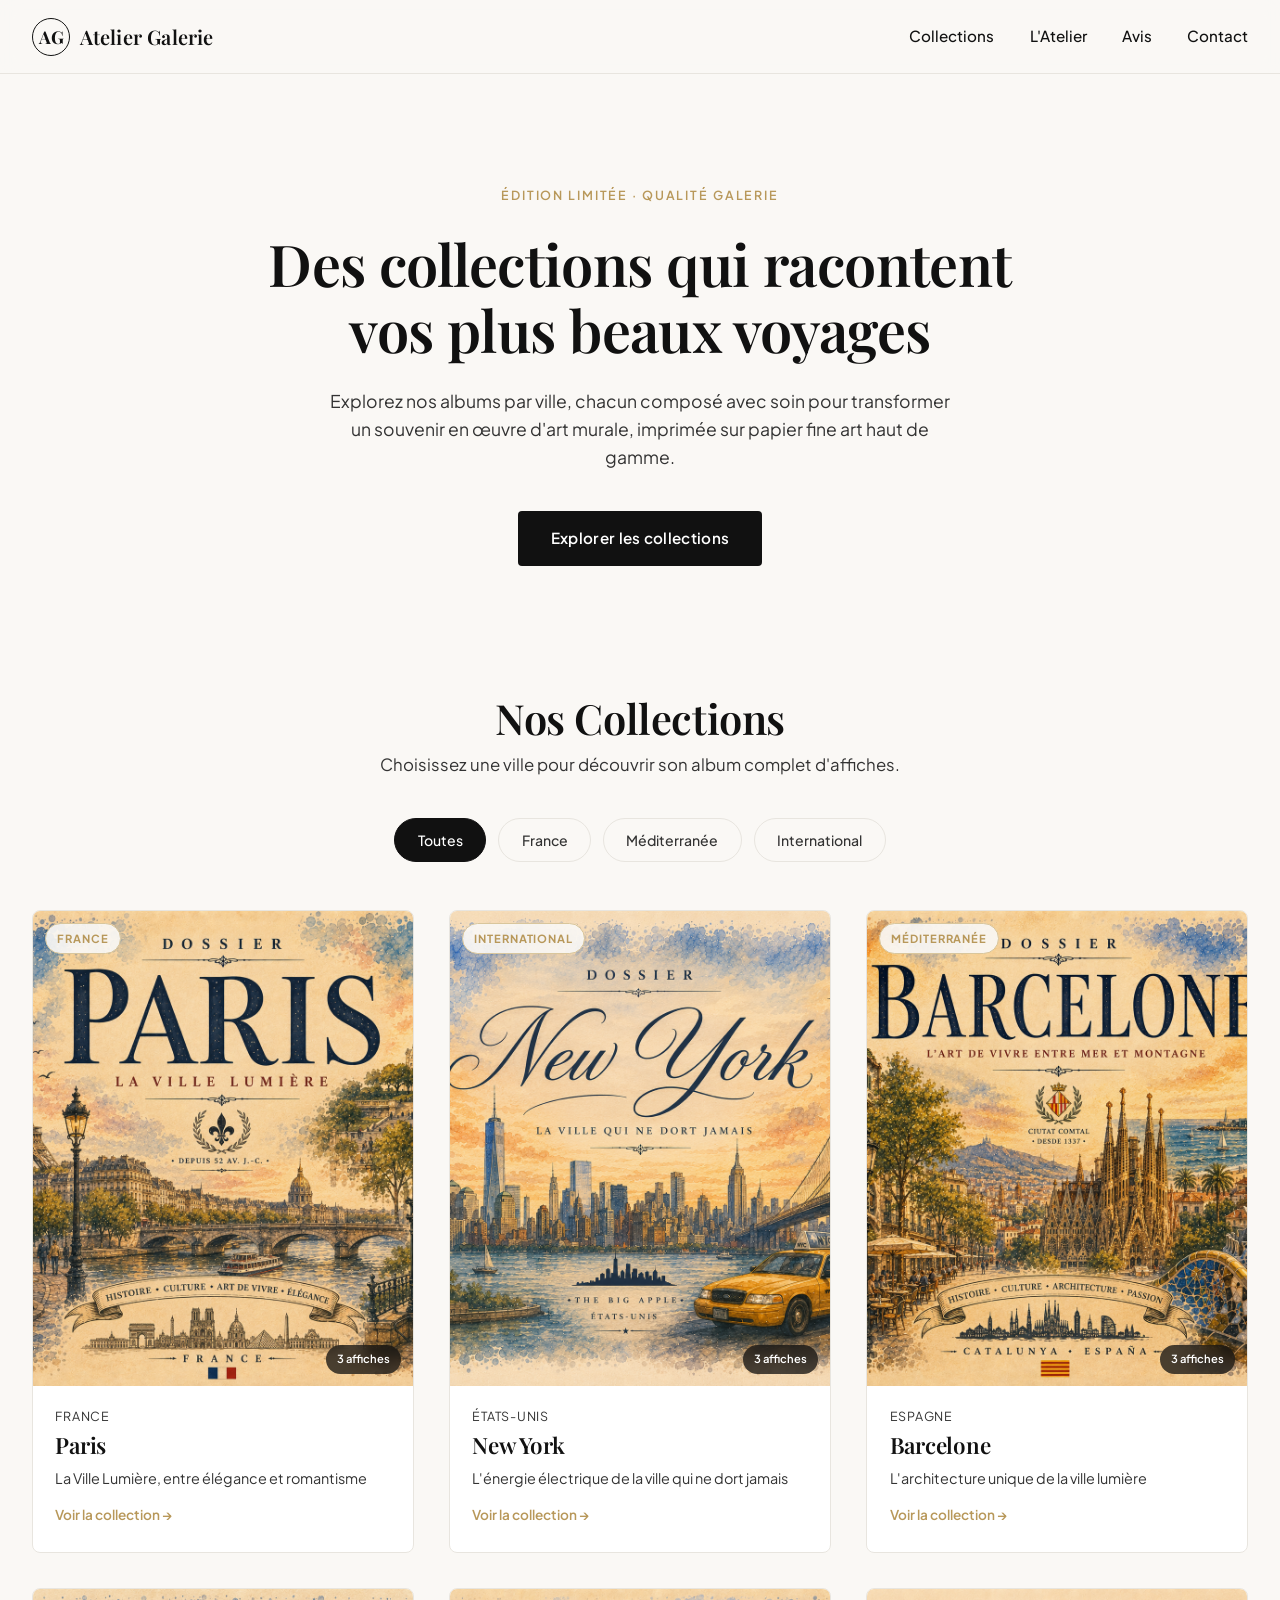
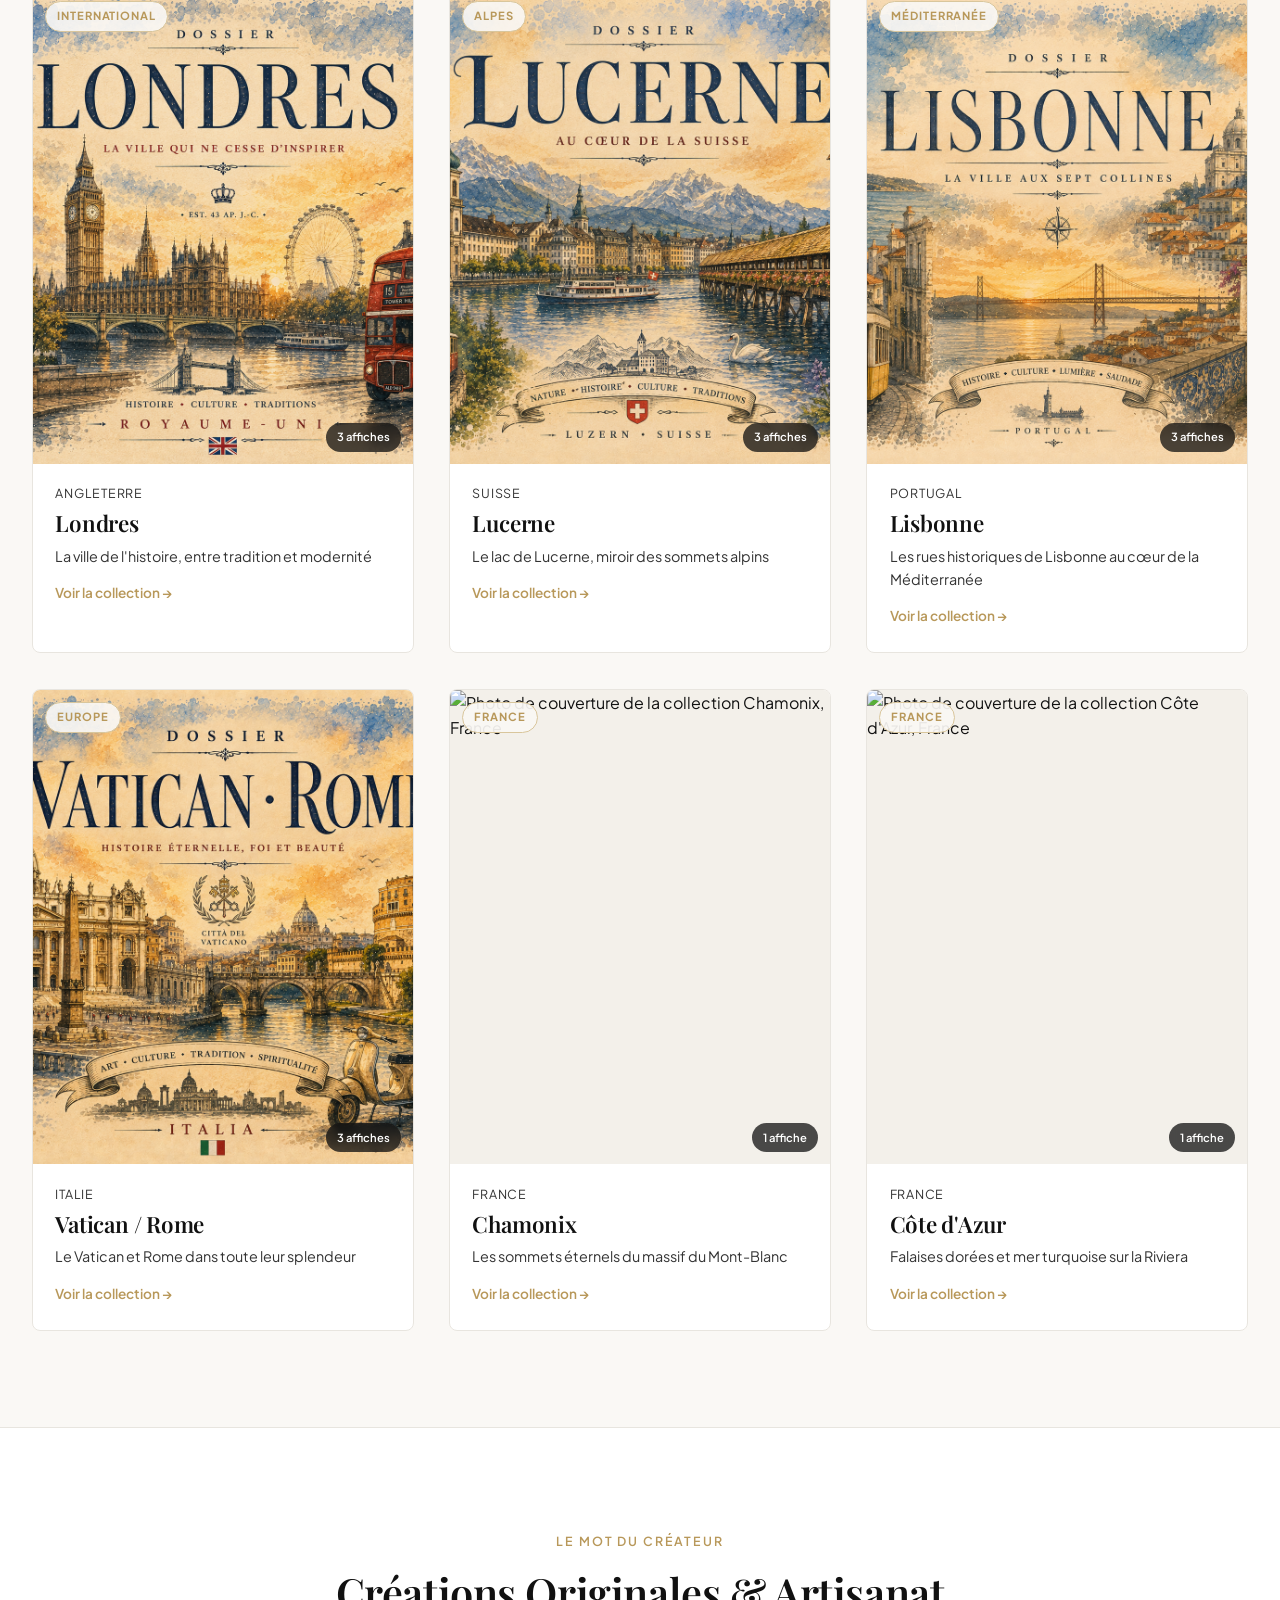
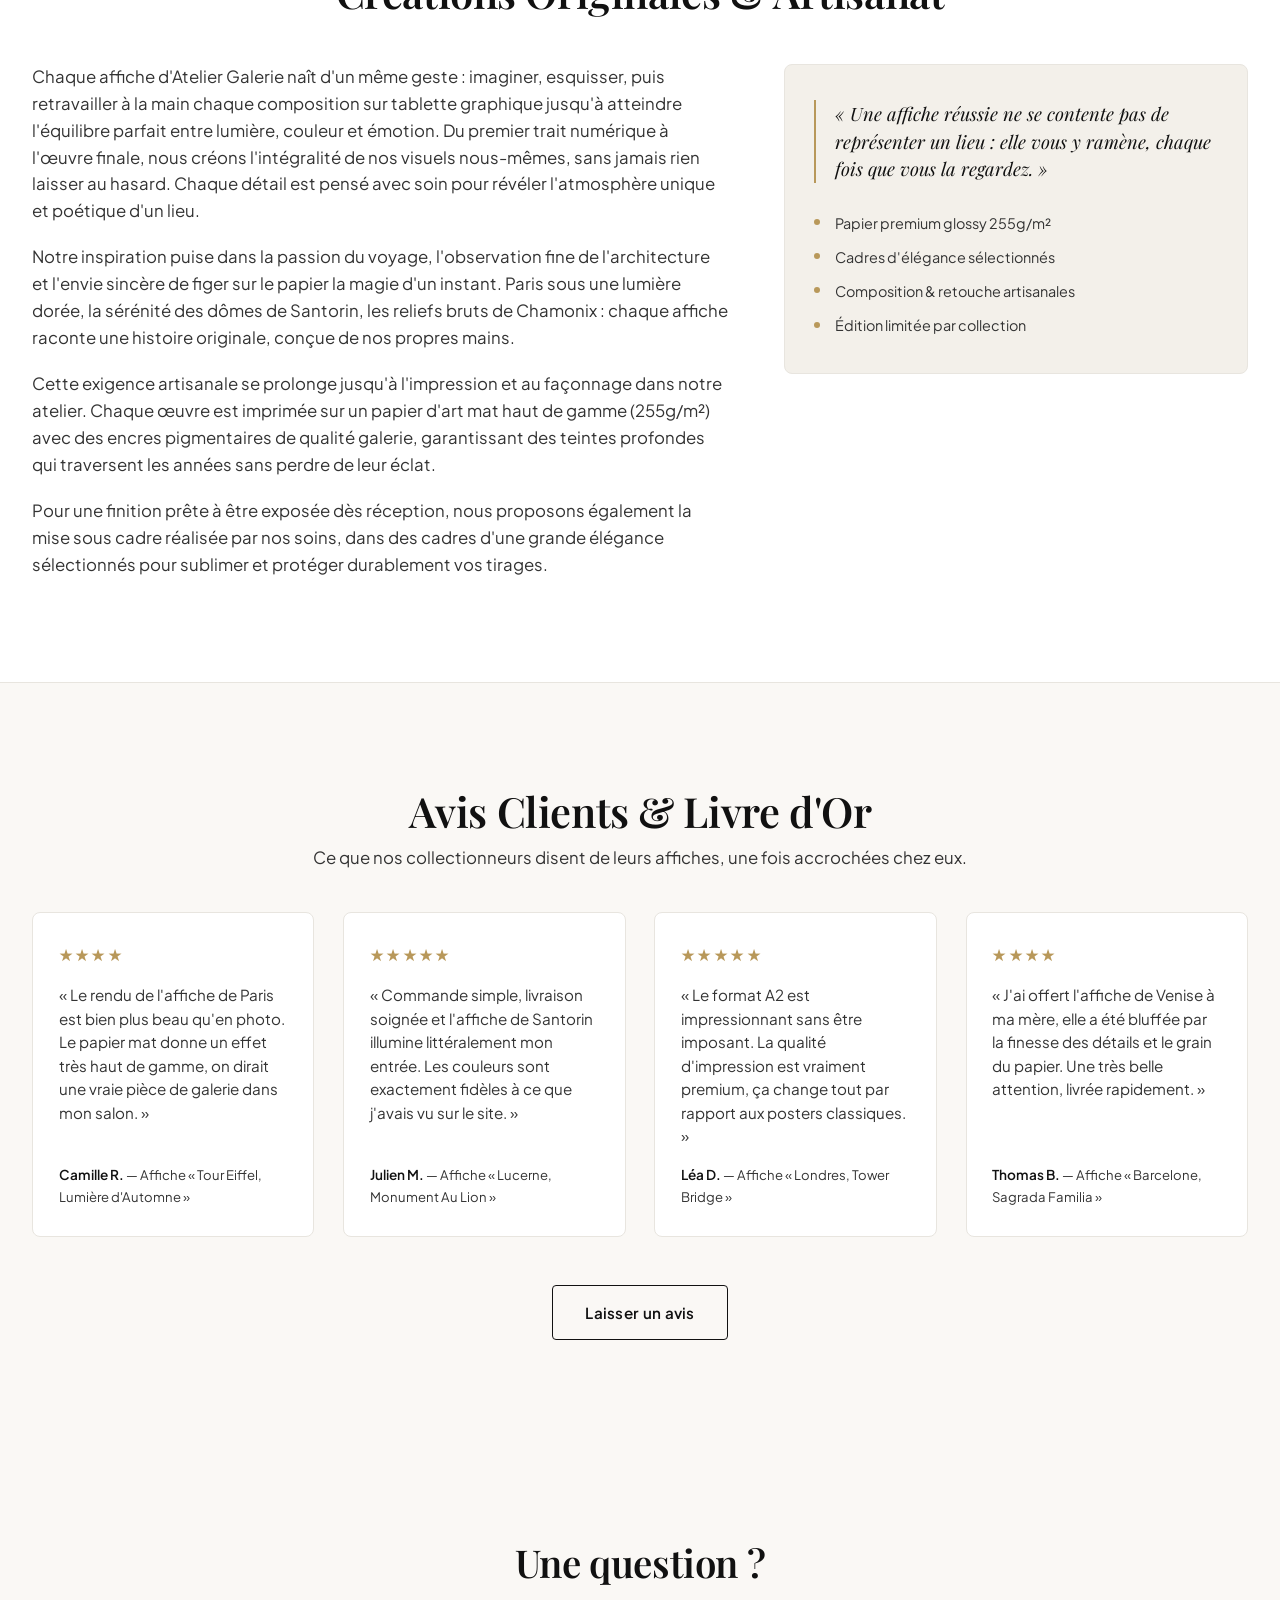
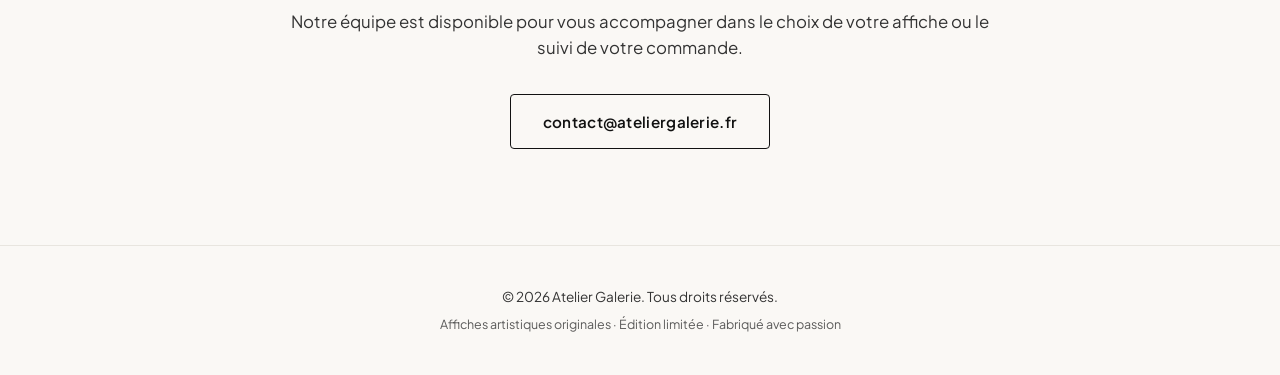
==== index.html @ 144c2ce1 "Rename index-2.html to index.html" ====
<!DOCTYPE html>
<html lang="fr">
<head>
<meta charset="UTF-8">
<meta name="viewport" content="width=device-width, initial-scale=1.0">
<title>Atelier Galerie — Collections d'Affiches Artistiques par Ville</title>
<meta name="description" content="Découvrez Atelier Galerie, des collections exclusives d'affiches artistiques organisées par ville : Paris, New York, Santorin, Venise et bien d'autres destinations. Impressions haut de gamme.">
<meta name="keywords" content="affiche art, poster voyage, collection affiche ville, affiche paris, affiche santorin, décoration murale, galerie d'art">
<meta name="author" content="Atelier Galerie">
<link rel="canonical" href="https://ateliergalerie.netlify.app/">

<meta property="og:type" content="website">
<meta property="og:title" content="Atelier Galerie — Collections d'Affiches Artistiques par Ville">
<meta property="og:description" content="Des collections exclusives d'affiches artistiques organisées par ville. Édition limitée, qualité galerie.">
<meta property="og:image" content="images/paris/tour-eiffel.jpg">
<meta property="og:url" content="https://ateliergalerie.netlify.app/">
<meta property="og:site_name" content="Atelier Galerie">
<meta property="og:locale" content="fr_FR">

<meta name="twitter:card" content="summary_large_image">
<meta name="twitter:title" content="Atelier Galerie — Collections d'Affiches Artistiques par Ville">
<meta name="twitter:description" content="Des collections exclusives d'affiches artistiques organisées par ville.">
<meta name="twitter:image" content="images/paris/tour-eiffel.jpg">

<link rel="icon" type="image/svg+xml" href="data:image/svg+xml,<svg xmlns=%22http://www.w3.org/2000/svg%22 viewBox=%220 0 100 100%22><text y=%22.9em%22 font-size=%2290%22>🖼️</text></svg>">

<link rel="preconnect" href="https://fonts.googleapis.com">
<link rel="preconnect" href="https://fonts.gstatic.com" crossorigin>
<link href="https://fonts.googleapis.com/css2?family=Playfair+Display:ital,wght@0,400;0,500;0,600;0,700;1,400&family=Plus+Jakarta+Sans:wght@300;400;500;600;700&display=swap" rel="stylesheet">

<link rel="stylesheet" href="style.css">

<script type="application/ld+json">
{
  "@context": "https://schema.org",
  "@type": "Store",
  "name": "Atelier Galerie",
  "description": "Collections d'affiches artistiques organisées par ville, célébrant les plus belles destinations du monde.",
  "url": "https://ateliergalerie.netlify.app/",
  "image": "images/paris/tour-eiffel.jpg",
  "priceRange": "29€ - 69€",
  "areaServed": "FR"
}
</script>
</head>
<body>

<a class="skip-link" href="#main-content">Aller au contenu principal</a>

<header class="site-header" role="banner">
  <div class="header-inner">
    <a href="#" class="logo" aria-label="Atelier Galerie, retour à l'accueil">
      <span class="logo-mark">AG</span>
      <span class="logo-text">Atelier Galerie</span>
    </a>
    <nav class="main-nav" aria-label="Navigation principale">
      <a href="#galerie">Collections</a>
      <a href="#createur">L'Atelier</a>
      <a href="#avis">Avis</a>
      <a href="#contact">Contact</a>
    </nav>
  </div>
</header>

<main id="main-content">

  <section class="hero" aria-label="Présentation">
    <div class="hero-content">
      <p class="hero-kicker">Édition limitée &middot; Qualité Galerie</p>
      <h1>Des collections qui racontent<br>vos plus beaux voyages</h1>
      <p class="hero-subtitle">Explorez nos albums par ville, chacun composé avec soin pour transformer un souvenir en œuvre d'art murale, imprimée sur papier fine art haut de gamme.</p>
      <a href="#galerie" class="btn btn-primary">Explorer les collections</a>
    </div>
  </section>

  <section id="galerie" class="gallery-section" aria-label="Collections par ville">
    <div class="section-header">
      <h2>Nos Collections</h2>
      <p>Choisissez une ville pour découvrir son album complet d'affiches.</p>
    </div>

    <div class="filters" role="group" aria-label="Filtrer les collections par catégorie">
      <button class="filter-btn is-active" data-category="all" aria-pressed="true">Toutes</button>
      <button class="filter-btn" data-category="France" aria-pressed="false">France</button>
      <button class="filter-btn" data-category="Méditerranée" aria-pressed="false">Méditerranée</button>
      <button class="filter-btn" data-category="International" aria-pressed="false">International</button>
    </div>

    <div id="city-grid" class="city-grid" aria-live="polite" aria-label="Liste des collections par ville">
      <div class="loading-state" role="status">Chargement des collections…</div>
    </div>
  </section>

  <section id="createur" class="creator-section" aria-label="Le mot du créateur">
    <div class="creator-inner">
      <p class="creator-kicker">Le Mot du Créateur</p>
      <h2 class="creator-title">Créations Originales &amp; Artisanat</h2>

      <div class="creator-columns">
        <div class="creator-text">
          <p>Chaque affiche d'Atelier Galerie naît d'un même geste : imaginer, esquisser, puis retravailler à la main chaque composition sur tablette graphique jusqu'à atteindre l'équilibre parfait entre lumière, couleur et émotion. Du premier trait numérique à l'œuvre finale, nous créons l'intégralité de nos visuels nous-mêmes, sans jamais rien laisser au hasard. Chaque détail est pensé avec soin pour révéler l'atmosphère unique et poétique d'un lieu.</p>
          <p>Notre inspiration puise dans la passion du voyage, l'observation fine de l'architecture et l'envie sincère de figer sur le papier la magie d'un instant. Paris sous une lumière dorée, la sérénité des dômes de Santorin, les reliefs bruts de Chamonix : chaque affiche raconte une histoire originale, conçue de nos propres mains.</p>
          <p>Cette exigence artisanale se prolonge jusqu'à l'impression et au façonnage dans notre atelier. Chaque œuvre est imprimée sur un papier d'art mat haut de gamme (255g/m²) avec des encres pigmentaires de qualité galerie, garantissant des teintes profondes qui traversent les années sans perdre de leur éclat.</p>
          <p>Pour une finition prête à être exposée dès réception, nous proposons également la mise sous cadre réalisée par nos soins, dans des cadres d'une grande élégance sélectionnés pour sublimer et protéger durablement vos tirages.</p>
        </div>

        <aside class="creator-quote-box" aria-label="Citation du créateur">
          <blockquote class="creator-quote">
            <p>&laquo;&nbsp;Une affiche réussie ne se contente pas de représenter un lieu : elle vous y ramène, chaque fois que vous la regardez.&nbsp;&raquo;</p>
          </blockquote>
          <ul class="creator-facts" role="list">
            <li>Papier premium glossy 255g/m²</li>
            <li>Cadres d'élégance sélectionnés</li>
            <li>Composition &amp; retouche artisanales</li>
            <li>Édition limitée par collection</li>
          </ul>
        </aside>
      </div>
    </div>
  </section>

  <section id="avis" class="reviews-section" aria-label="Avis clients">
    <div class="section-header">
      <h2>Avis Clients &amp; Livre d'Or</h2>
      <p>Ce que nos collectionneurs disent de leurs affiches, une fois accrochées chez eux.</p>
    </div>

    <div id="reviews-grid" class="reviews-grid" role="list" aria-label="Témoignages clients">

      <article class="review-card" role="listitem">
        <div class="review-stars" aria-label="Note : 5 sur 5 étoiles">★★★★</div>
        <p class="review-comment">« Le rendu de l'affiche de Paris est bien plus beau qu'en photo. Le papier mat donne un effet très haut de gamme, on dirait une vraie pièce de galerie dans mon salon. »</p>
        <p class="review-author">Camille&nbsp;R. <span class="review-detail">— Affiche « Tour Eiffel, Lumière d'Automne »</span></p>
      </article>

      <article class="review-card" role="listitem">
        <div class="review-stars" aria-label="Note : 5 sur 5 étoiles">★★★★★</div>
        <p class="review-comment">« Commande simple, livraison soignée et l'affiche de Santorin illumine littéralement mon entrée. Les couleurs sont exactement fidèles à ce que j'avais vu sur le site. »</p>
        <p class="review-author">Julien&nbsp;M. <span class="review-detail">— Affiche « Lucerne, Monument Au Lion »</span></p>
      </article>

      <article class="review-card" role="listitem">
        <div class="review-stars" aria-label="Note : 5 sur 5 étoiles">★★★★★</div>
        <p class="review-comment">« Le format A2 est impressionnant sans être imposant. La qualité d'impression est vraiment premium, ça change tout par rapport aux posters classiques. »</p>
        <p class="review-author">Léa&nbsp;D. <span class="review-detail">— Affiche « Londres, Tower Bridge »</span></p>
      </article>

      <article class="review-card" role="listitem">
        <div class="review-stars" aria-label="Note : 5 sur 5 étoiles">★★★★</div>
        <p class="review-comment">« J'ai offert l'affiche de Venise à ma mère, elle a été bluffée par la finesse des détails et le grain du papier. Une très belle attention, livrée rapidement. »</p>
        <p class="review-author">Thomas&nbsp;B. <span class="review-detail">— Affiche « Barcelone, Sagrada Familia »</span></p>
      </article>

    </div>

    <div class="reviews-cta">
      <button type="button" id="open-review-btn" class="btn btn-secondary">Laisser un avis</button>
    </div>
  </section>

  <section id="contact" class="contact-section" aria-label="Contact">
    <div class="contact-inner">
      <h2>Une question ?</h2>
      <p>Notre équipe est disponible pour vous accompagner dans le choix de votre affiche ou le suivi de votre commande.</p>
      <a href="mailto:contact@ateliergalerie.fr" class="btn btn-secondary">contact@ateliergalerie.fr</a>
    </div>
  </section>

</main>

<footer class="site-footer" role="contentinfo">
  <p>&copy; 2026 Atelier Galerie. Tous droits réservés.</p>
  <p class="footer-sub">Affiches artistiques originales &middot; Édition limitée &middot; Fabriqué avec passion</p>
</footer>

<div id="album-modal" class="modal album-modal" role="dialog" aria-modal="true" aria-labelledby="album-title" aria-hidden="true">
  <div class="modal-overlay" data-close-album></div>
  <div class="modal-content album-modal-content" role="document">
    <button class="modal-close" type="button" aria-label="Fermer la collection" data-close-album>&times;</button>

    <div class="album-header">
      <p id="album-country" class="album-country"></p>
      <h2 id="album-title" class="album-title"></h2>
      <p id="album-subtitle" class="album-subtitle"></p>
    </div>

    <div id="album-poster-grid" class="album-poster-grid" role="list" aria-label="Affiches de la collection"></div>
  </div>
</div>

<div id="poster-modal" class="modal" role="dialog" aria-modal="true" aria-labelledby="modal-title" aria-hidden="true">
  <div class="modal-overlay" data-close-modal></div>
  <div class="modal-content" role="document">
    <button class="modal-back" type="button" data-back-to-album aria-label="Retour à la collection">&larr; Retour à la collection</button>
    <button class="modal-close" type="button" aria-label="Fermer la fiche produit" data-close-modal>&times;</button>

    <div class="modal-body">
      <div class="modal-image-wrap">
        <img id="modal-image" src="" alt="" class="modal-image">
        <span id="modal-category" class="modal-category-badge"></span>
      </div>

      <div class="modal-info">
        <p id="modal-location" class="modal-location"></p>
        <h2 id="modal-title" class="modal-title"></h2>
        <p id="modal-description" class="modal-description"></p>

        <form id="order-form" class="order-form" novalidate>
          <input type="hidden" id="field-poster-id" name="Affiche_ID">
          <input type="hidden" id="field-poster-title" name="Affiche_Choisie">
          <input type="hidden" id="_subject" name="_subject" value="Nouvelle commande — Atelier Galerie">

          <div class="form-row">
            <div class="form-group">
              <label for="field-firstname">Prénom <span aria-hidden="true">*</span></label>
              <input type="text" id="field-firstname" name="Prenom" required autocomplete="given-name">
            </div>
            <div class="form-group">
              <label for="field-lastname">Nom <span aria-hidden="true">*</span></label>
              <input type="text" id="field-lastname" name="Nom" required autocomplete="family-name">
            </div>
          </div>

          <div class="form-group">
            <label for="field-email">Email <span aria-hidden="true">*</span></label>
            <input type="email" id="field-email" name="Email" required autocomplete="email">
          </div>

          <div class="form-row">
            <div class="form-group">
              <label for="field-size">Format <span aria-hidden="true">*</span></label>
              <select id="field-size" name="Format" required></select>
            </div>
            <div class="form-group">
              <label for="field-quantity">Quantité <span aria-hidden="true">*</span></label>
              <input type="number" id="field-quantity" name="Quantite" min="1" max="20" value="1" required>
            </div>
          </div>

          <div class="form-group">
            <label for="field-address">Adresse de livraison complète <span aria-hidden="true">*</span></label>
            <textarea id="field-address" name="Adresse_Livraison" rows="3" required placeholder="Numéro, rue, code postal, ville, pays"></textarea>
          </div>

          <div class="form-group">
            <label for="field-comment">Commentaire (facultatif)</label>
            <textarea id="field-comment" name="Commentaire" rows="2" placeholder="Instructions particulières, cadeau, etc."></textarea>
          </div>

          <div class="form-total" aria-live="polite">
            <span>Total à payer</span>
            <strong id="form-total-amount">29&nbsp;€</strong>
          </div>

          <p id="form-error" class="form-error" role="alert" hidden></p>

          <button type="submit" id="submit-btn" class="btn btn-primary btn-full">
            <span id="submit-btn-text">Valider ma commande &amp; payer avec PayPal</span>
          </button>
          <p class="form-note">En validant, vous serez redirigé vers PayPal pour finaliser le paiement en toute sécurité.</p>
        </form>
      </div>
    </div>
  </div>
</div>

<div id="review-modal" class="modal review-modal" role="dialog" aria-modal="true" aria-labelledby="review-modal-title" aria-hidden="true">
  <div class="modal-overlay" data-close-review></div>
  <div class="modal-content review-modal-content" role="document">
    <button class="modal-close" type="button" aria-label="Fermer le formulaire d'avis" data-close-review>&times;</button>

    <div class="review-modal-body">
      <p class="review-modal-kicker">Livre d'Or</p>
      <h2 id="review-modal-title" class="review-modal-title">Partagez votre expérience</h2>
      <p class="review-modal-subtitle">Votre avis aide d'autres amoureux de voyage à choisir leur prochaine affiche.</p>

      <form id="review-form" class="order-form review-form" novalidate>
        <input type="hidden" id="review-subject" name="_subject" value="Nouvel avis client — Atelier Galerie">

        <div class="form-group">
          <label for="review-firstname">Prénom <span aria-hidden="true">*</span></label>
          <input type="text" id="review-firstname" name="Prenom" required autocomplete="given-name">
        </div>

        <div class="form-group">
          <label for="review-poster">Affiche achetée <span aria-hidden="true">*</span></label>
          <input type="text" id="review-poster" name="Affiche_Achetee" required placeholder="Ex : Santorin, Dômes Bleus">
        </div>

        <fieldset class="rating-fieldset">
          <legend>Votre note <span aria-hidden="true">*</span></legend>
          <div class="rating-stars" role="radiogroup" aria-label="Note sur 5 étoiles">
            <label class="rating-star">
              <input type="radio" name="Note" value="5" required>
              <span aria-hidden="true">★</span>
              <span class="sr-only">5 étoiles</span>
            </label>
            <label class="rating-star">
              <input type="radio" name="Note" value="4">
              <span aria-hidden="true">★</span>
              <span class="sr-only">4 étoiles</span>
            </label>
            <label class="rating-star">
              <input type="radio" name="Note" value="3">
              <span aria-hidden="true">★</span>
              <span class="sr-only">3 étoiles</span>
            </label>
            <label class="rating-star">
              <input type="radio" name="Note" value="2">
              <span aria-hidden="true">★</span>
              <span class="sr-only">2 étoiles</span>
            </label>
            <label class="rating-star">
              <input type="radio" name="Note" value="1">
              <span aria-hidden="true">★</span>
              <span class="sr-only">1 étoile</span>
            </label>
          </div>
        </fieldset>

        <div class="form-group">
          <label for="review-comment">Votre commentaire <span aria-hidden="true">*</span></label>
          <textarea id="review-comment" name="Commentaire" rows="4" required placeholder="Racontez-nous votre expérience : qualité du papier, rendu chez vous, livraison…"></textarea>
        </div>

        <p id="review-error" class="form-error" role="alert" hidden></p>
        <p id="review-success" class="form-success" role="status" hidden>Merci pour votre avis&nbsp;! Il a été envoyé avec succès.</p>

        <button type="submit" id="review-submit-btn" class="btn btn-primary btn-full">
          <span id="review-submit-btn-text">Envoyer mon avis</span>
        </button>
      </form>
    </div>
  </div>
</div>

<script src="script.js"></script>
</body>
</html>
---- style.css ----
/* ============================================
   ATELIER GALERIE — STYLE.CSS
   Architecture : Villes → Album → Commande
   + Créateur + Avis Clients / Livre d'Or
   ============================================ */

/* ---------- RESET MODERNE ---------- */
*, *::before, *::after {
  box-sizing: border-box;
  margin: 0;
  padding: 0;
}

html {
  scroll-behavior: smooth;
  -webkit-text-size-adjust: 100%;
}

body {
  min-height: 100vh;
  -webkit-font-smoothing: antialiased;
  text-rendering: optimizeLegibility;
}

img, picture {
  max-width: 100%;
  display: block;
}

button, input, select, textarea {
  font: inherit;
  color: inherit;
}

a {
  color: inherit;
  text-decoration: none;
}

ul, ol {
  list-style: none;
}

/* ---------- VARIABLES CSS ---------- */
:root {
  --color-bg: #FAF8F5;
  --color-bg-alt: #F3F0EA;
  --color-charcoal: #111111;
  --color-charcoal-soft: #333333;
  --color-border: #E8E5DF;
  --color-gold: #B8985A;
  --color-gold-soft: #D9C69C;
  --color-white: #FFFFFF;
  --color-error: #B23A3A;

  --font-heading: 'Playfair Display', Georgia, serif;
  --font-body: 'Plus Jakarta Sans', -apple-system, BlinkMacSystemFont, sans-serif;

  --max-width: 1280px;
  --radius-sm: 4px;
  --radius-md: 8px;
  --radius-lg: 16px;

  --transition-fast: 0.2s ease;
  --transition-medium: 0.4s cubic-bezier(0.16, 1, 0.3, 1);

  --shadow-sm: 0 2px 8px rgba(17, 17, 17, 0.06);
  --shadow-md: 0 8px 30px rgba(17, 17, 17, 0.10);
  --shadow-lg: 0 20px 60px rgba(17, 17, 17, 0.18);
}

body {
  background-color: var(--color-bg);
  color: var(--color-charcoal);
  font-family: var(--font-body);
  font-weight: 400;
  line-height: 1.6;
}

h1, h2, h3, h4 {
  font-family: var(--font-heading);
  font-weight: 600;
  line-height: 1.15;
  letter-spacing: -0.01em;
}

.skip-link {
  position: absolute;
  left: -999px;
  top: 0;
  background: var(--color-charcoal);
  color: var(--color-white);
  padding: 0.75rem 1.25rem;
  z-index: 200;
}
.skip-link:focus {
  left: 0.5rem;
  top: 0.5rem;
}

/* ---------- HEADER ---------- */
.site-header {
  position: sticky;
  top: 0;
  z-index: 100;
  background: rgba(250, 248, 245, 0.85);
  backdrop-filter: blur(10px);
  border-bottom: 1px solid var(--color-border);
}

.header-inner {
  max-width: var(--max-width);
  margin: 0 auto;
  padding: 1.1rem 2rem;
  display: flex;
  align-items: center;
  justify-content: space-between;
}

.logo {
  display: flex;
  align-items: center;
  gap: 0.6rem;
}

.logo-mark {
  font-family: var(--font-heading);
  font-size: 1.1rem;
  font-weight: 700;
  width: 38px;
  height: 38px;
  border: 1px solid var(--color-charcoal);
  border-radius: 50%;
  display: flex;
  align-items: center;
  justify-content: center;
}

.logo-text {
  font-family: var(--font-heading);
  font-size: 1.25rem;
  font-weight: 600;
  letter-spacing: 0.01em;
}

.main-nav {
  display: flex;
  gap: 2.2rem;
}

.main-nav a {
  font-size: 0.95rem;
  font-weight: 500;
  position: relative;
  transition: color var(--transition-fast);
}

.main-nav a::after {
  content: '';
  position: absolute;
  left: 0;
  bottom: -6px;
  width: 0;
  height: 1px;
  background: var(--color-gold);
  transition: width var(--transition-fast);
}

.main-nav a:hover::after {
  width: 100%;
}

/* ---------- BUTTONS ---------- */
.btn {
  display: inline-flex;
  align-items: center;
  justify-content: center;
  gap: 0.5rem;
  padding: 0.9rem 2rem;
  border-radius: var(--radius-sm);
  font-size: 0.95rem;
  font-weight: 600;
  letter-spacing: 0.02em;
  cursor: pointer;
  border: 1px solid transparent;
  transition: transform var(--transition-fast), box-shadow var(--transition-fast), background-color var(--transition-fast), color var(--transition-fast);
}

.btn-primary {
  background-color: var(--color-charcoal);
  color: var(--color-white);
}

.btn-primary:hover {
  background-color: #000;
  box-shadow: var(--shadow-md);
  transform: translateY(-1px);
}

.btn-primary:disabled {
  opacity: 0.6;
  cursor: not-allowed;
  transform: none;
}

.btn-secondary {
  background-color: transparent;
  border-color: var(--color-charcoal);
  color: var(--color-charcoal);
}

.btn-secondary:hover {
  background-color: var(--color-charcoal);
  color: var(--color-white);
}

.btn-full {
  width: 100%;
}

/* ---------- HERO ---------- */
.hero {
  padding: 7rem 2rem 6rem;
  text-align: center;
  max-width: 900px;
  margin: 0 auto;
}

.hero-kicker {
  text-transform: uppercase;
  letter-spacing: 0.15em;
  font-size: 0.78rem;
  font-weight: 600;
  color: var(--color-gold);
  margin-bottom: 1.5rem;
}

.hero h1 {
  font-size: clamp(2.2rem, 5vw, 3.6rem);
  margin-bottom: 1.5rem;
}

.hero-subtitle {
  font-size: 1.1rem;
  color: var(--color-charcoal-soft);
  max-width: 620px;
  margin: 0 auto 2.5rem;
}

/* ---------- GALLERY (Villes) ---------- */
.gallery-section {
  max-width: var(--max-width);
  margin: 0 auto;
  padding: 2rem 2rem 6rem;
}

.section-header {
  text-align: center;
  margin-bottom: 2.5rem;
}

.section-header h2 {
  font-size: clamp(1.8rem, 3.5vw, 2.6rem);
  margin-bottom: 0.6rem;
}

.section-header p {
  color: var(--color-charcoal-soft);
  font-size: 1.05rem;
}

.filters {
  display: flex;
  justify-content: center;
  gap: 0.75rem;
  flex-wrap: wrap;
  margin-bottom: 3rem;
}

.filter-btn {
  background: transparent;
  border: 1px solid var(--color-border);
  padding: 0.6rem 1.4rem;
  border-radius: 999px;
  font-size: 0.88rem;
  font-weight: 500;
  cursor: pointer;
  transition: all var(--transition-fast);
  color: var(--color-charcoal-soft);
}

.filter-btn:hover {
  border-color: var(--color-gold);
  color: var(--color-charcoal);
}

.filter-btn.is-active {
  background: var(--color-charcoal);
  border-color: var(--color-charcoal);
  color: var(--color-white);
}

.city-grid {
  display: grid;
  grid-template-columns: repeat(auto-fill, minmax(300px, 1fr));
  gap: 2.2rem;
}

.loading-state, .empty-state {
  grid-column: 1 / -1;
  text-align: center;
  padding: 4rem 1rem;
  color: var(--color-charcoal-soft);
  font-size: 1rem;
}

.city-card {
  background: var(--color-white);
  border: 1px solid var(--color-border);
  border-radius: var(--radius-md);
  overflow: hidden;
  cursor: pointer;
  transition: transform var(--transition-medium), box-shadow var(--transition-medium);
  animation: fadeInUp 0.5s ease both;
}

.city-card:hover {
  transform: translateY(-6px);
  box-shadow: var(--shadow-md);
}

.city-card:focus-visible {
  outline: 2px solid var(--color-gold);
  outline-offset: 3px;
}

.city-card-image-wrap {
  position: relative;
  aspect-ratio: 4 / 5;
  overflow: hidden;
  background: var(--color-bg-alt);
}

.city-card-image {
  width: 100%;
  height: 100%;
  object-fit: cover;
  transition: transform var(--transition-medium);
}

.city-card:hover .city-card-image {
  transform: scale(1.06);
}

.city-card-category {
  position: absolute;
  top: 12px;
  left: 12px;
  background: rgba(250, 248, 245, 0.92);
  color: var(--color-gold);
  font-size: 0.7rem;
  font-weight: 700;
  text-transform: uppercase;
  letter-spacing: 0.08em;
  padding: 0.35rem 0.7rem;
  border-radius: 999px;
  border: 1px solid var(--color-gold-soft);
}

.city-card-count {
  position: absolute;
  bottom: 12px;
  right: 12px;
  background: rgba(17, 17, 17, 0.75);
  color: var(--color-white);
  font-size: 0.7rem;
  font-weight: 600;
  padding: 0.35rem 0.7rem;
  border-radius: 999px;
  backdrop-filter: blur(4px);
}

.city-card-body {
  padding: 1.3rem 1.4rem 1.6rem;
}

.city-card-country {
  font-size: 0.78rem;
  text-transform: uppercase;
  letter-spacing: 0.06em;
  color: var(--color-charcoal-soft);
  margin-bottom: 0.4rem;
}

.city-card-title {
  font-size: 1.4rem;
  margin-bottom: 0.5rem;
}

.city-card-subtitle {
  font-size: 0.9rem;
  color: var(--color-charcoal-soft);
  margin-bottom: 0.9rem;
}

.city-card-footer {
  display: flex;
  align-items: baseline;
  justify-content: space-between;
}

.city-card-cta {
  font-size: 0.85rem;
  font-weight: 600;
  color: var(--color-gold);
}

@keyframes fadeInUp {
  from { opacity: 0; transform: translateY(16px); }
  to { opacity: 1; transform: translateY(0); }
}

/* ---------- ABOUT / CONTACT ---------- */
.contact-section {
  padding: 6rem 2rem;
  text-align: center;
}

.contact-inner {
  max-width: 720px;
  margin: 0 auto;
  text-align: center;
}

.contact-inner h2 {
  font-size: clamp(1.8rem, 3.5vw, 2.4rem);
  margin-bottom: 1.5rem;
}

.contact-inner p {
  color: var(--color-charcoal-soft);
  margin-bottom: 2rem;
  font-size: 1.05rem;
}

/* ---------- FOOTER ---------- */
.site-footer {
  text-align: center;
  padding: 2.5rem 2rem;
  border-top: 1px solid var(--color-border);
  color: var(--color-charcoal-soft);
  font-size: 0.85rem;
}

.footer-sub {
  margin-top: 0.4rem;
  font-size: 0.78rem;
  opacity: 0.8;
}

/* ---------- MODAL (base commune) ---------- */
.modal {
  position: fixed;
  inset: 0;
  z-index: 1000;
  display: flex;
  align-items: center;
  justify-content: center;
  padding: 1.5rem;
  visibility: hidden;
  opacity: 0;
  transition: opacity var(--transition-medium), visibility var(--transition-medium);
}

.modal.is-open {
  visibility: visible;
  opacity: 1;
}

.modal-overlay {
  position: absolute;
  inset: 0;
  background: rgba(17, 17, 17, 0.55);
  backdrop-filter: blur(4px);
}

.modal-content {
  position: relative;
  background: var(--color-bg);
  max-width: 920px;
  width: 100%;
  max-height: 90vh;
  overflow-y: auto;
  border-radius: var(--radius-lg);
  box-shadow: var(--shadow-lg);
  transform: translateY(24px) scale(0.98);
  opacity: 0;
  transition: transform var(--transition-medium), opacity var(--transition-medium);
}

.modal.is-open .modal-content {
  transform: translateY(0) scale(1);
  opacity: 1;
}

.modal-close {
  position: absolute;
  top: 1rem;
  right: 1rem;
  z-index: 10;
  width: 38px;
  height: 38px;
  border-radius: 50%;
  background: var(--color-white);
  border: 1px solid var(--color-border);
  font-size: 1.4rem;
  line-height: 1;
  cursor: pointer;
  display: flex;
  align-items: center;
  justify-content: center;
  transition: background var(--transition-fast), transform var(--transition-fast);
}

.modal-close:hover {
  background: var(--color-charcoal);
  color: var(--color-white);
  transform: rotate(90deg);
}

.modal-back {
  position: absolute;
  top: 1.1rem;
  left: 1.1rem;
  z-index: 10;
  background: var(--color-white);
  border: 1px solid var(--color-border);
  border-radius: 999px;
  padding: 0.55rem 1.1rem;
  font-size: 0.82rem;
  font-weight: 600;
  cursor: pointer;
  display: none;
  align-items: center;
  gap: 0.4rem;
  transition: background var(--transition-fast), border-color var(--transition-fast);
}

.modal-back.is-visible {
  display: inline-flex;
}

.modal-back:hover {
  background: var(--color-bg-alt);
  border-color: var(--color-gold);
}

/* ---------- ALBUM MODAL (Collection d'une ville) ---------- */
.album-modal-content {
  max-width: 1080px;
  padding: 2.6rem 2.4rem;
}

.album-header {
  text-align: center;
  margin-bottom: 2.4rem;
  padding-top: 0.4rem;
}

.album-country {
  font-size: 0.78rem;
  text-transform: uppercase;
  letter-spacing: 0.1em;
  color: var(--color-gold);
  font-weight: 700;
  margin-bottom: 0.6rem;
}

.album-title {
  font-size: clamp(1.8rem, 3.5vw, 2.4rem);
  margin-bottom: 0.6rem;
}

.album-subtitle {
  color: var(--color-charcoal-soft);
  font-size: 1rem;
  max-width: 560px;
  margin: 0 auto;
}

.album-poster-grid {
  display: grid;
  grid-template-columns: repeat(auto-fill, minmax(230px, 1fr));
  gap: 1.8rem;
}

.album-poster-card {
  background: var(--color-white);
  border: 1px solid var(--color-border);
  border-radius: var(--radius-md);
  overflow: hidden;
  cursor: pointer;
  transition: transform var(--transition-medium), box-shadow var(--transition-medium);
}

.album-poster-card:hover {
  transform: translateY(-5px);
  box-shadow: var(--shadow-md);
}

.album-poster-card:focus-visible {
  outline: 2px solid var(--color-gold);
  outline-offset: 3px;
}

.album-poster-image-wrap {
  aspect-ratio: 4 / 5;
  overflow: hidden;
  background: var(--color-bg-alt);
}

.album-poster-image {
  width: 100%;
  height: 100%;
  object-fit: cover;
  transition: transform var(--transition-medium);
}

.album-poster-card:hover .album-poster-image {
  transform: scale(1.06);
}

.album-poster-body {
  padding: 1rem 1.1rem 1.3rem;
}

.album-poster-title {
  font-size: 1.05rem;
  margin-bottom: 0.5rem;
}

.album-poster-footer {
  display: flex;
  align-items: baseline;
  justify-content: space-between;
}

.album-poster-price {
  font-weight: 600;
  font-size: 0.9rem;
}

.album-poster-price small {
  font-weight: 400;
  color: var(--color-charcoal-soft);
  font-size: 0.75rem;
}

.album-poster-cta {
  font-size: 0.8rem;
  font-weight: 600;
  color: var(--color-gold);
}

/* ---------- PRODUCT MODAL (Commande) ---------- */
.modal-body {
  display: grid;
  grid-template-columns: 1fr 1fr;
}

.modal-image-wrap {
  position: relative;
  background: var(--color-bg-alt);
  min-height: 320px;
}

.modal-image {
  width: 100%;
  height: 100%;
  object-fit: cover;
  border-radius: var(--radius-lg) 0 0 var(--radius-lg);
}

.modal-category-badge {
  position: absolute;
  top: 1.2rem;
  left: 1.2rem;
  background: rgba(250, 248, 245, 0.95);
  color: var(--color-gold);
  font-size: 0.72rem;
  font-weight: 700;
  text-transform: uppercase;
  letter-spacing: 0.08em;
  padding: 0.4rem 0.8rem;
  border-radius: 999px;
  border: 1px solid var(--color-gold-soft);
}

.modal-info {
  padding: 2.4rem 2.2rem;
}

.modal-location {
  font-size: 0.78rem;
  text-transform: uppercase;
  letter-spacing: 0.08em;
  color: var(--color-charcoal-soft);
  margin-bottom: 0.5rem;
}

.modal-title {
  font-size: 1.7rem;
  margin-bottom: 0.9rem;
}

.modal-description {
  color: var(--color-charcoal-soft);
  font-size: 0.95rem;
  margin-bottom: 1.8rem;
}

/* ---------- FORM ---------- */
.order-form {
  display: flex;
  flex-direction: column;
  gap: 1rem;
}

.form-row {
  display: grid;
  grid-template-columns: 1fr 1fr;
  gap: 1rem;
}

.form-group {
  display: flex;
  flex-direction: column;
  gap: 0.4rem;
}

.form-group label {
  font-size: 0.82rem;
  font-weight: 600;
  color: var(--color-charcoal);
}

.form-group input,
.form-group select,
.form-group textarea {
  border: 1px solid var(--color-border);
  border-radius: var(--radius-sm);
  padding: 0.7rem 0.9rem;
  font-size: 0.92rem;
  background: var(--color-white);
  transition: border-color var(--transition-fast), box-shadow var(--transition-fast);
  resize: vertical;
  font-family: var(--font-body);
}

.form-group input:focus,
.form-group select:focus,
.form-group textarea:focus {
  outline: none;
  border-color: var(--color-gold);
  box-shadow: 0 0 0 3px rgba(184, 152, 90, 0.15);
}

.form-total {
  display: flex;
  align-items: center;
  justify-content: space-between;
  padding: 1rem 1.2rem;
  background: var(--color-bg-alt);
  border-radius: var(--radius-sm);
  margin-top: 0.4rem;
}

.form-total span {
  font-size: 0.85rem;
  color: var(--color-charcoal-soft);
  font-weight: 500;
}

.form-total strong {
  font-family: var(--font-heading);
  font-size: 1.3rem;
  color: var(--color-charcoal);
}

.form-error {
  color: var(--color-error);
  font-size: 0.85rem;
  background: rgba(178, 58, 58, 0.08);
  padding: 0.7rem 1rem;
  border-radius: var(--radius-sm);
}

.form-note {
  text-align: center;
  font-size: 0.78rem;
  color: var(--color-charcoal-soft);
  margin-top: -0.2rem;
}

/* ---------- RESPONSIVE (existant) ---------- */
@media (max-width: 860px) {
  .modal-body {
    grid-template-columns: 1fr;
  }
  .modal-image-wrap {
    min-height: 240px;
  }
  .modal-image {
    border-radius: var(--radius-lg) var(--radius-lg) 0 0;
  }
  .modal-content {
    max-height: 94vh;
  }
  .album-modal-content {
    padding: 5.2rem 1.6rem 2rem;
  }
}

@media (max-width: 700px) {
  .main-nav {
    display: none;
  }
  .hero {
    padding: 4.5rem 1.4rem 4rem;
  }
  .gallery-section {
    padding: 1.5rem 1.2rem 4rem;
  }
  .city-grid {
    grid-template-columns: repeat(auto-fill, minmax(240px, 1fr));
    gap: 1.4rem;
  }
  .album-poster-grid {
    grid-template-columns: repeat(auto-fill, minmax(200px, 1fr));
    gap: 1.2rem;
  }
  .modal-info {
    padding: 1.6rem 1.3rem;
  }
  .form-row {
    grid-template-columns: 1fr;
  }
  .contact-section {
    padding: 4rem 1.4rem;
  }
  .modal-back {
    font-size: 0.75rem;
    padding: 0.5rem 0.9rem;
  }
}

@media (max-width: 420px) {
  .city-grid {
    grid-template-columns: 1fr 1fr;
  }
  .album-poster-grid {
    grid-template-columns: 1fr 1fr;
  }
  .header-inner {
    padding: 0.9rem 1.2rem;
  }
  .logo-text {
    font-size: 1.05rem;
  }
  .album-modal-content {
    padding: 4.6rem 1rem 1.6rem;
  }
}

@media (prefers-reduced-motion: reduce) {
  *, *::before, *::after {
    animation-duration: 0.01ms !important;
    transition-duration: 0.01ms !important;
  }
}

/* ============================================
   SECTION "LE MOT DU CRÉATEUR"
   ============================================ */
.creator-section {
  background: var(--color-white);
  padding: 6.5rem 2rem;
  border-top: 1px solid var(--color-border);
  border-bottom: 1px solid var(--color-border);
}

.creator-inner {
  max-width: var(--max-width);
  margin: 0 auto;
  text-align: center;
}

.creator-kicker {
  text-transform: uppercase;
  letter-spacing: 0.15em;
  font-size: 0.78rem;
  font-weight: 600;
  color: var(--color-gold);
  margin-bottom: 1rem;
}

.creator-title {
  font-size: clamp(1.9rem, 3.6vw, 2.6rem);
  margin-bottom: 3rem;
}

.creator-columns {
  display: grid;
  grid-template-columns: 1.5fr 1fr;
  gap: 3.5rem;
  text-align: left;
  align-items: start;
}

.creator-text p {
  color: var(--color-charcoal-soft);
  font-size: 1.05rem;
  margin-bottom: 1.2rem;
}

.creator-text p:last-child {
  margin-bottom: 0;
}

.creator-quote-box {
  background: var(--color-bg-alt);
  border: 1px solid var(--color-border);
  border-radius: var(--radius-md);
  padding: 2.2rem 1.8rem;
}

.creator-quote {
  border-left: 2px solid var(--color-gold);
  padding-left: 1.2rem;
  margin-bottom: 1.8rem;
}

.creator-quote p {
  font-family: var(--font-heading);
  font-style: italic;
  font-size: 1.15rem;
  line-height: 1.5;
  color: var(--color-charcoal);
}

.creator-facts {
  display: flex;
  flex-direction: column;
  gap: 0.7rem;
}

.creator-facts li {
  font-size: 0.9rem;
  color: var(--color-charcoal-soft);
  padding-left: 1.3rem;
  position: relative;
}

.creator-facts li::before {
  content: '';
  position: absolute;
  left: 0;
  top: 0.5em;
  width: 6px;
  height: 6px;
  border-radius: 50%;
  background: var(--color-gold);
}

/* ============================================
   SECTION "AVIS CLIENTS & LIVRE D'OR"
   ============================================ */
.reviews-section {
  max-width: var(--max-width);
  margin: 0 auto;
  padding: 6.5rem 2rem;
}

.reviews-grid {
  display: grid;
  grid-template-columns: repeat(auto-fit, minmax(260px, 1fr));
  gap: 1.8rem;
  margin-bottom: 3rem;
}

.review-card {
  background: var(--color-white);
  border: 1px solid var(--color-border);
  border-radius: var(--radius-md);
  padding: 1.8rem 1.6rem;
  display: flex;
  flex-direction: column;
  gap: 1rem;
  transition: transform var(--transition-medium), box-shadow var(--transition-medium);
}

.review-card:hover {
  transform: translateY(-4px);
  box-shadow: var(--shadow-sm);
}

.review-stars {
  color: var(--color-gold);
  font-size: 1rem;
  letter-spacing: 0.15em;
}

.review-comment {
  color: var(--color-charcoal-soft);
  font-size: 0.95rem;
  line-height: 1.55;
  flex-grow: 1;
}

.review-author {
  font-size: 0.85rem;
  font-weight: 600;
  color: var(--color-charcoal);
}

.review-detail {
  font-weight: 400;
  color: var(--color-charcoal-soft);
  font-size: 0.82rem;
}

.reviews-cta {
  text-align: center;
}

/* ============================================
   MODAL "LAISSER UN AVIS"
   ============================================ */
.review-modal-content {
  max-width: 620px;
  padding: 0;
}

.review-modal-body {
  padding: 2.6rem 2.2rem;
}

.review-modal-kicker {
  text-transform: uppercase;
  letter-spacing: 0.12em;
  font-size: 0.75rem;
  font-weight: 700;
  color: var(--color-gold);
  margin-bottom: 0.6rem;
}

.review-modal-title {
  font-size: 1.6rem;
  margin-bottom: 0.6rem;
}

.review-modal-subtitle {
  color: var(--color-charcoal-soft);
  font-size: 0.95rem;
  margin-bottom: 1.8rem;
}

.review-form {
  gap: 1.1rem;
}

.rating-fieldset {
  border: none;
  padding: 0;
  margin: 0;
}

.rating-fieldset legend {
  font-size: 0.82rem;
  font-weight: 600;
  color: var(--color-charcoal);
  margin-bottom: 0.6rem;
  padding: 0;
}

.rating-stars {
  display: flex;
  flex-direction: row-reverse;
  gap: 0.3rem;
  justify-content: flex-start;
}

.rating-star {
  cursor: pointer;
  position: relative;
}

.rating-star input {
  position: absolute;
  opacity: 0;
  width: 1px;
  height: 1px;
  pointer-events: none;
}

.rating-star span[aria-hidden="true"] {
  font-size: 1.9rem;
  color: var(--color-border);
  transition: color var(--transition-fast);
  display: inline-block;
  line-height: 1;
}

.rating-star:hover span[aria-hidden="true"],
.rating-star:hover ~ .rating-star span[aria-hidden="true"] {
  color: var(--color-gold-soft);
}

.rating-star input:checked ~ span[aria-hidden="true"] {
  color: var(--color-gold);
}

.rating-stars:hover .rating-star span[aria-hidden="true"] {
  color: var(--color-gold-soft);
}

.rating-stars .rating-star:hover span[aria-hidden="true"] {
  color: var(--color-gold);
}

.rating-star input:focus-visible ~ span[aria-hidden="true"] {
  outline: 2px solid var(--color-gold);
  outline-offset: 2px;
  border-radius: 4px;
}

.sr-only {
  position: absolute;
  width: 1px;
  height: 1px;
  overflow: hidden;
  clip: rect(0 0 0 0);
  white-space: nowrap;
}

.form-success {
  color: #1E6B3E;
  font-size: 0.85rem;
  background: rgba(30, 107, 62, 0.08);
  padding: 0.7rem 1rem;
  border-radius: var(--radius-sm);
}

/* ============================================
   RESPONSIVE — NOUVELLES SECTIONS
   ============================================ */
@media (max-width: 860px) {
  .creator-columns {
    grid-template-columns: 1fr;
    gap: 2.2rem;
  }
}

@media (max-width: 700px) {
  .creator-section {
    padding: 4.5rem 1.4rem;
  }
  .reviews-section {
    padding: 4.5rem 1.4rem;
  }
  .reviews-grid {
    grid-template-columns: 1fr;
  }
  .review-modal-body {
    padding: 1.8rem 1.4rem;
  }
  .rating-star span[aria-hidden="true"] {
    font-size: 1.7rem;
  }
}
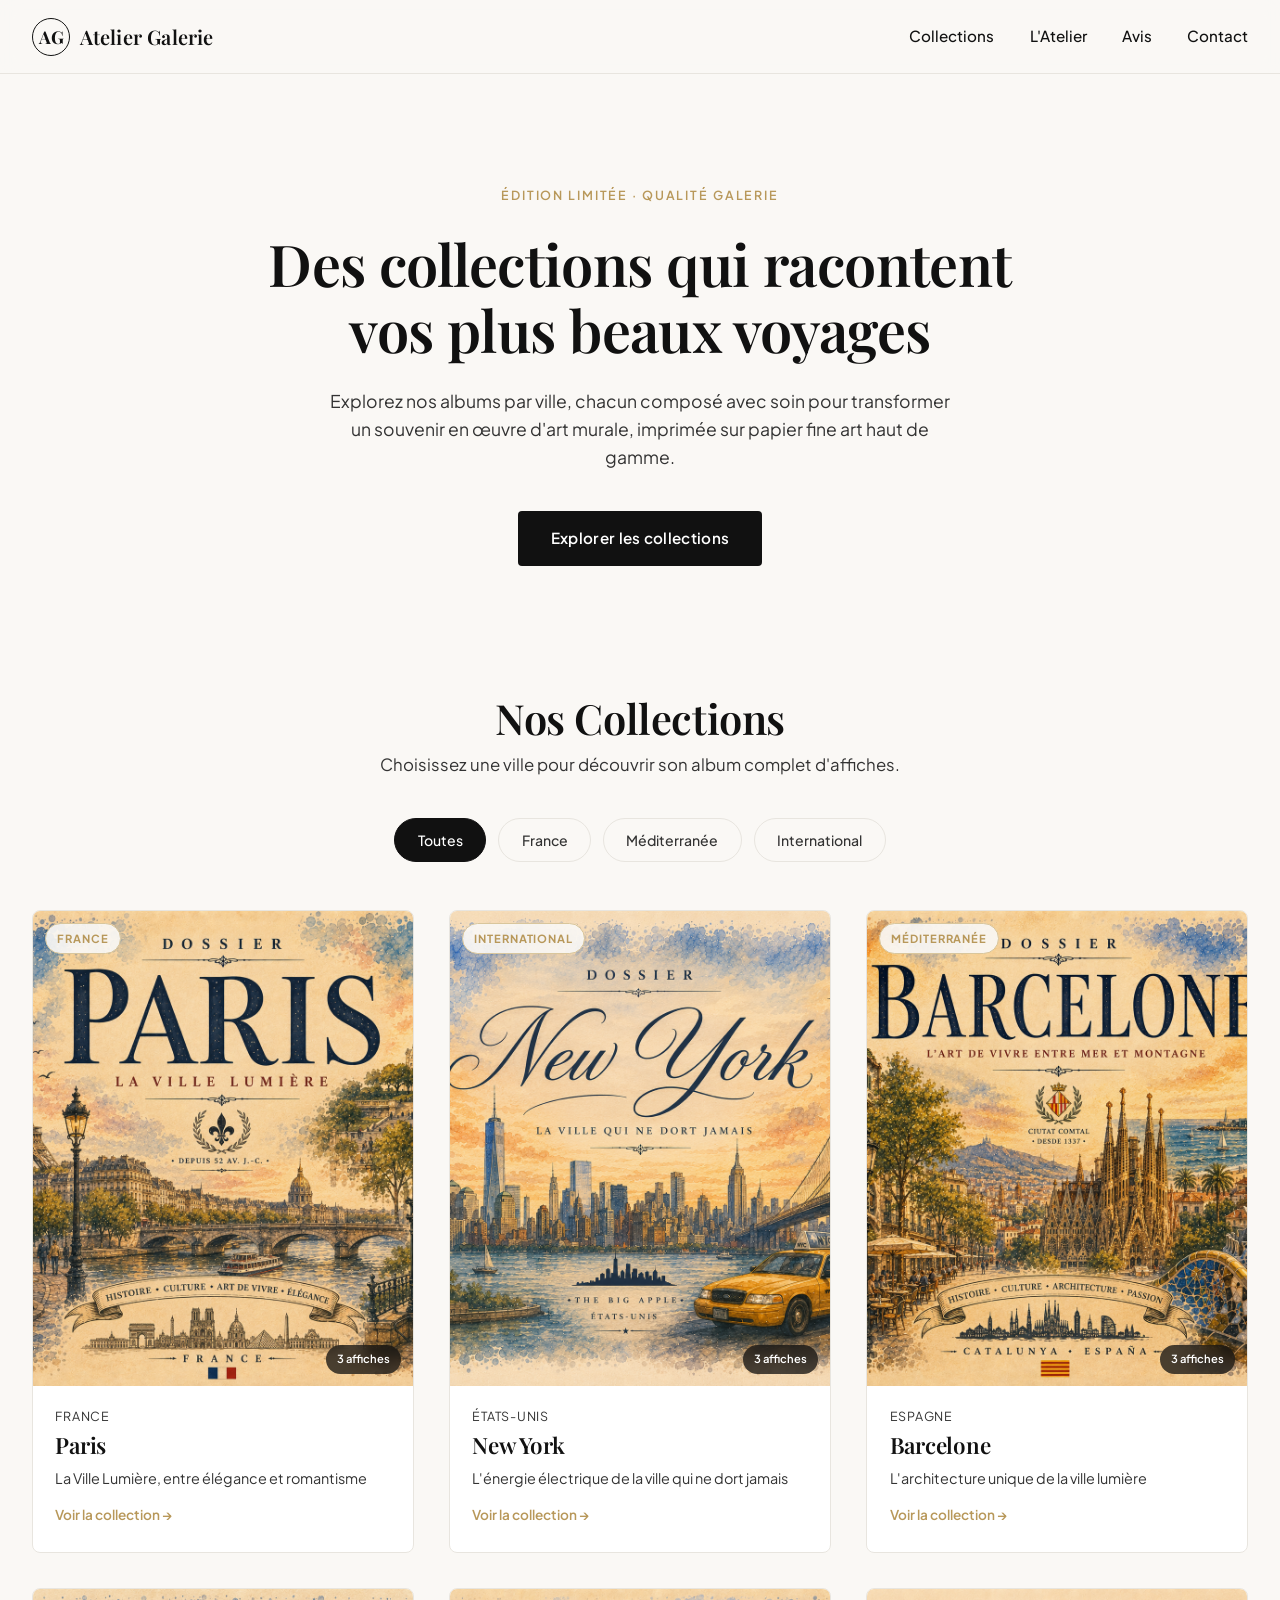
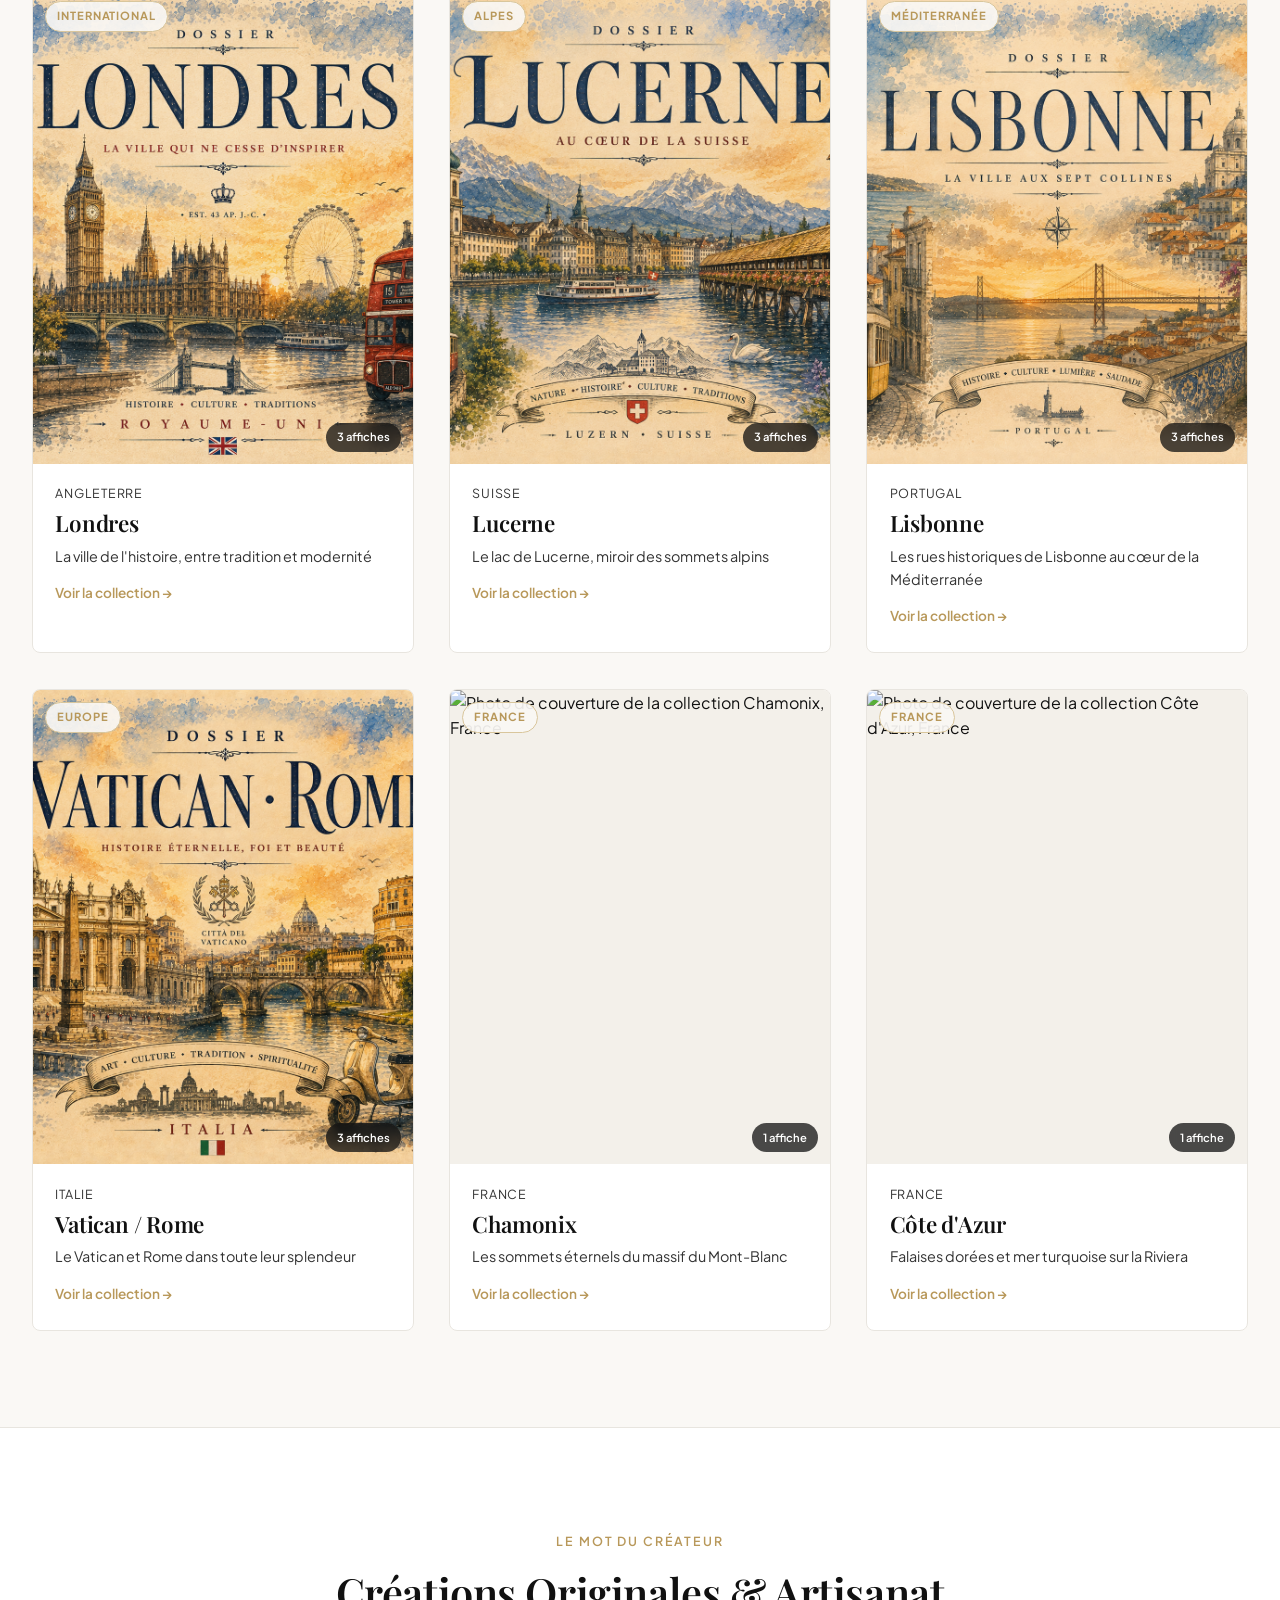
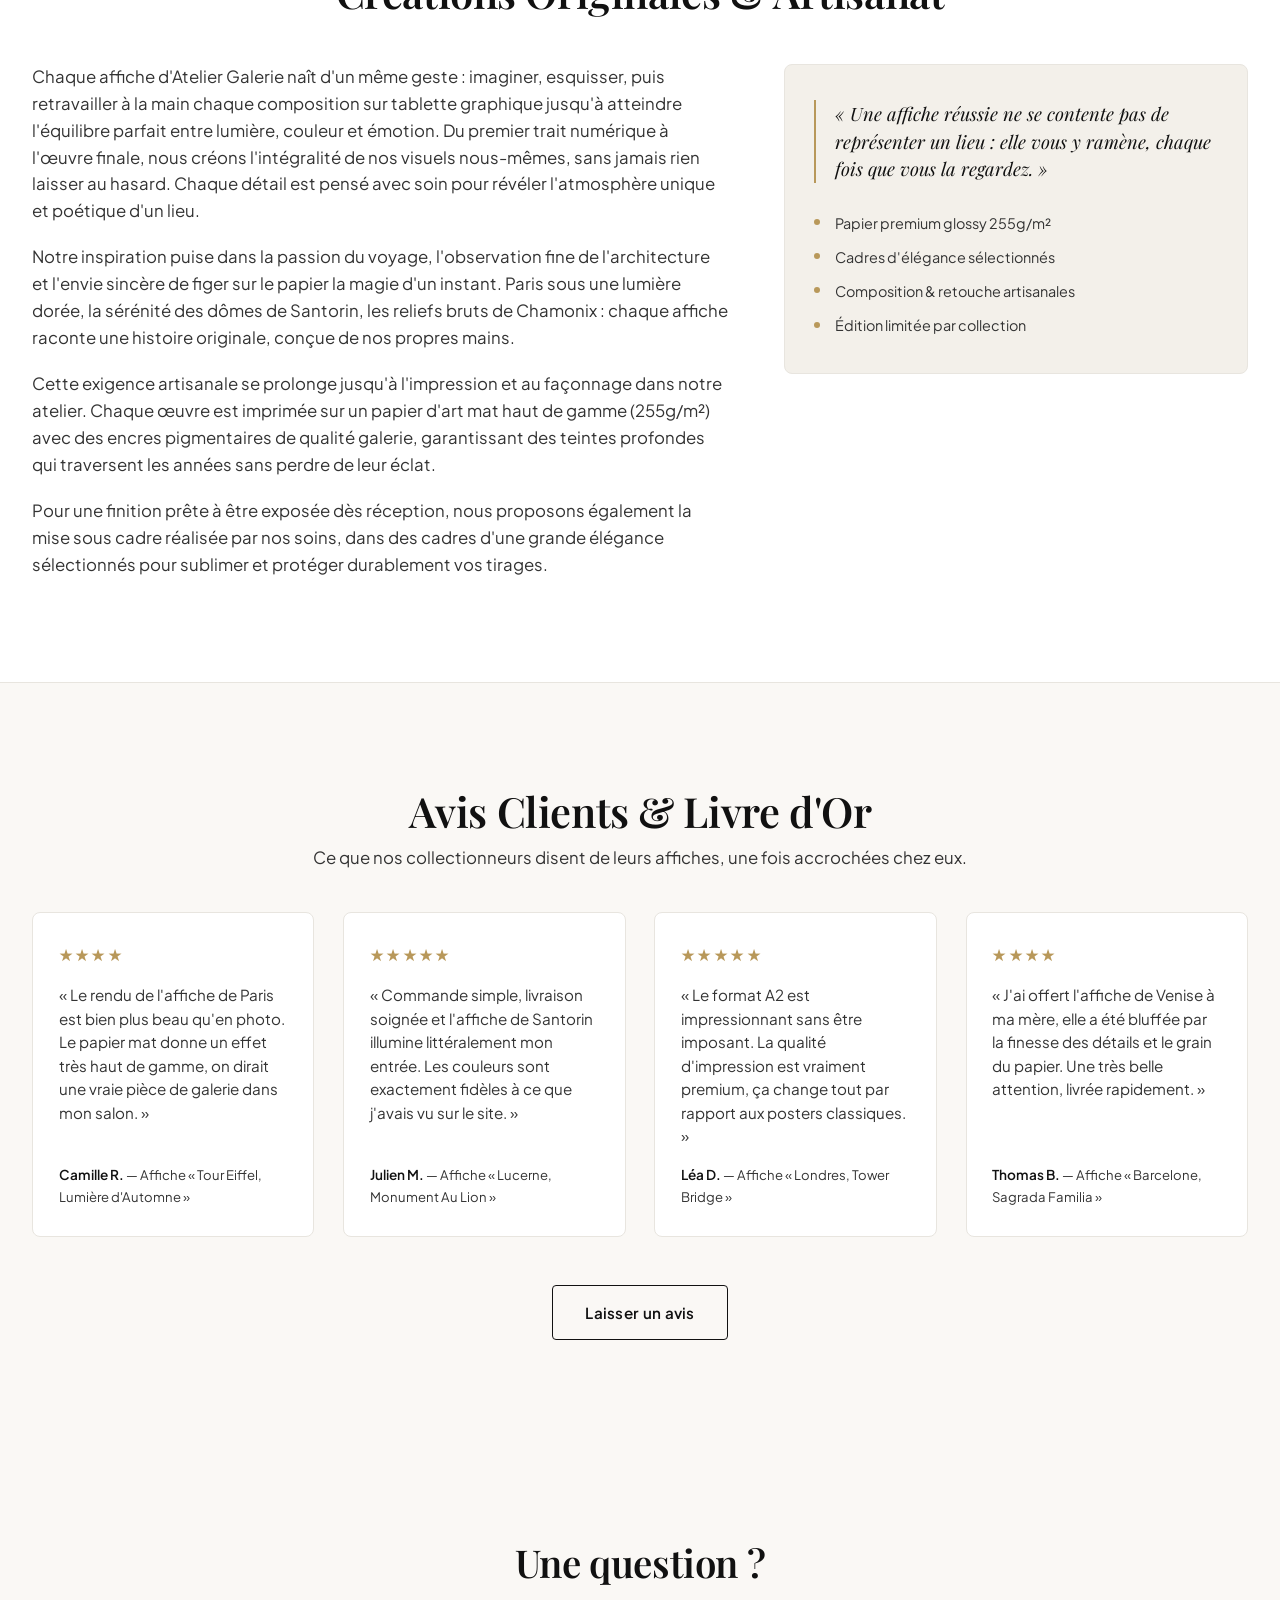
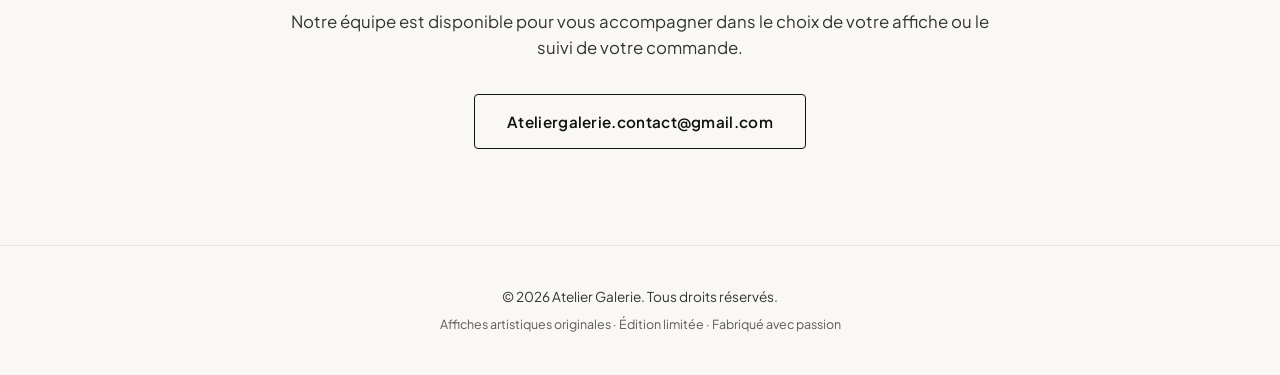
==== commit 44f22a02: "Update contact email in index.html" ====
--- a/index.html
+++ b/index.html
@@ -162,7 +162,7 @@
     <div class="contact-inner">
       <h2>Une question ?</h2>
       <p>Notre équipe est disponible pour vous accompagner dans le choix de votre affiche ou le suivi de votre commande.</p>
-      <a href="mailto:contact@ateliergalerie.fr" class="btn btn-secondary">contact@ateliergalerie.fr</a>
+      <a href="mailto:Ateliergalerie.contact@gmail.com" class="btn btn-secondary">Ateliergalerie.contact@gmail.com</a>
     </div>
   </section>
 
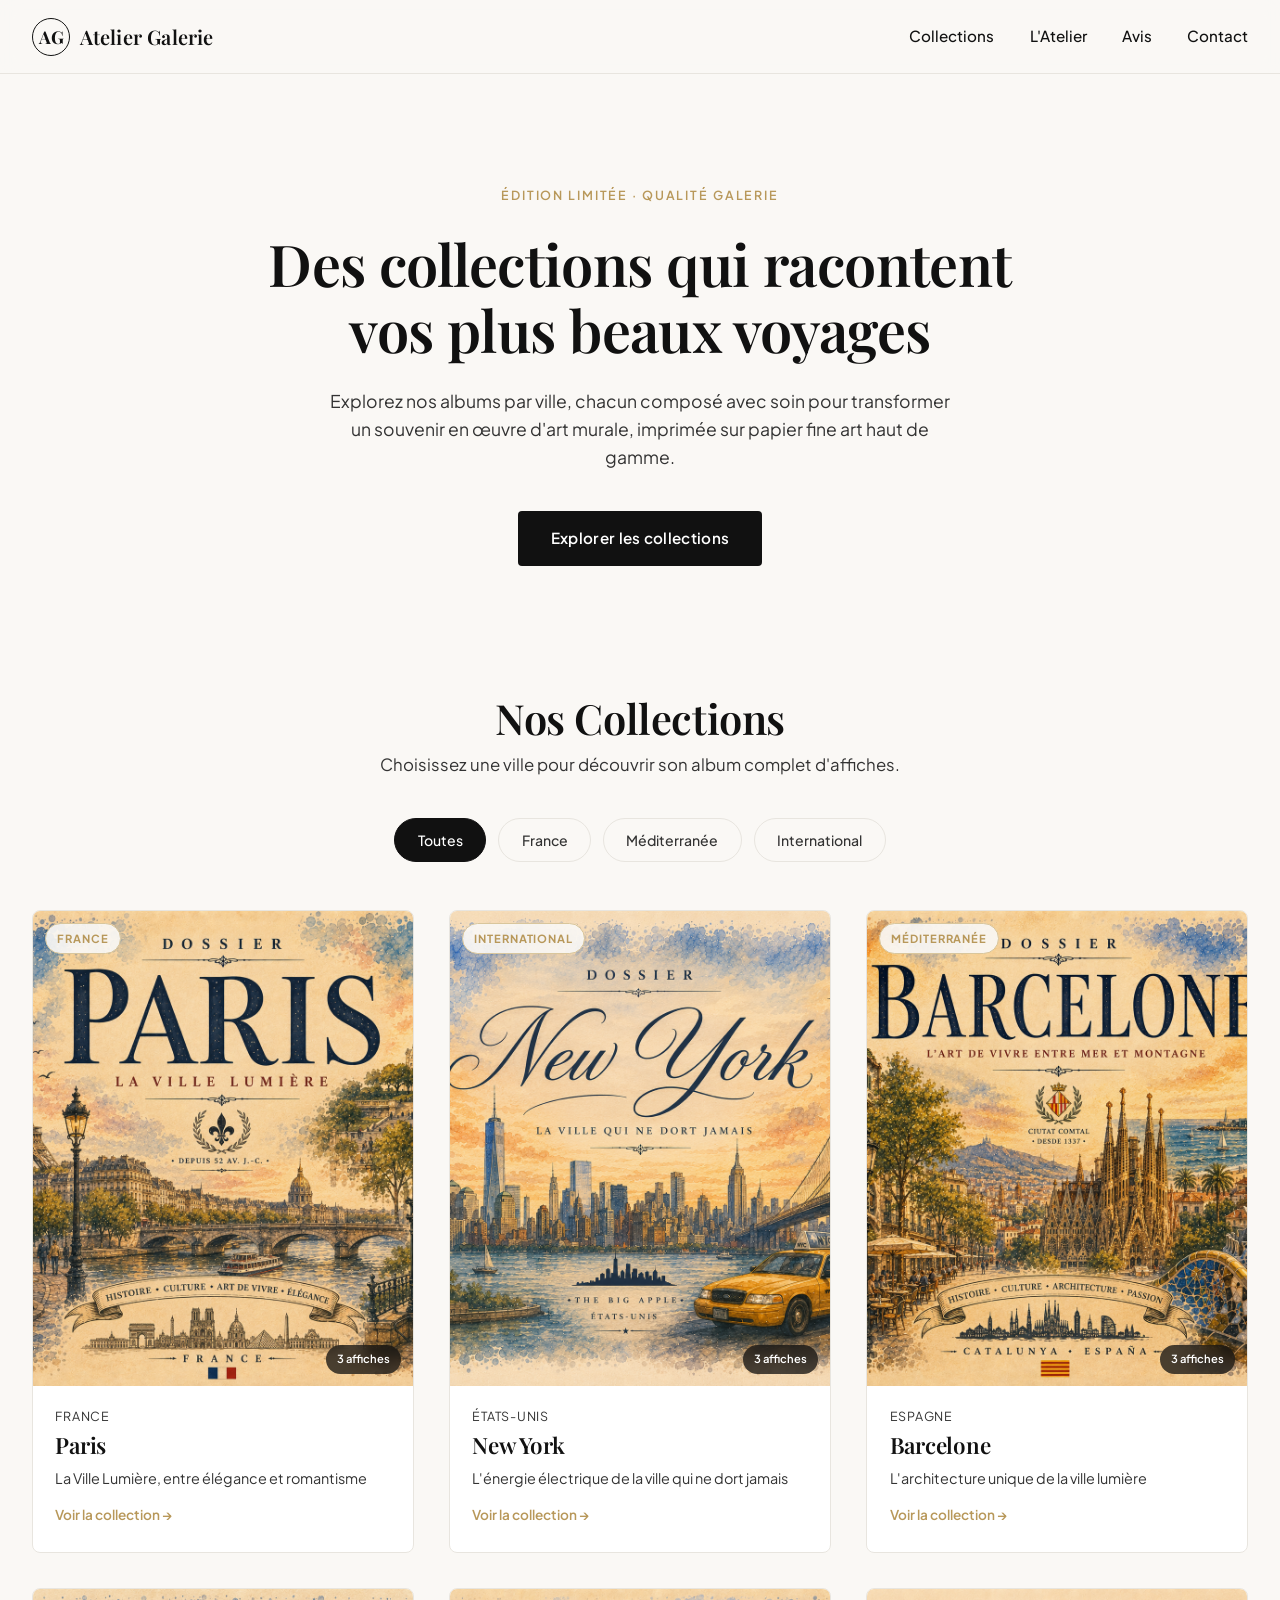
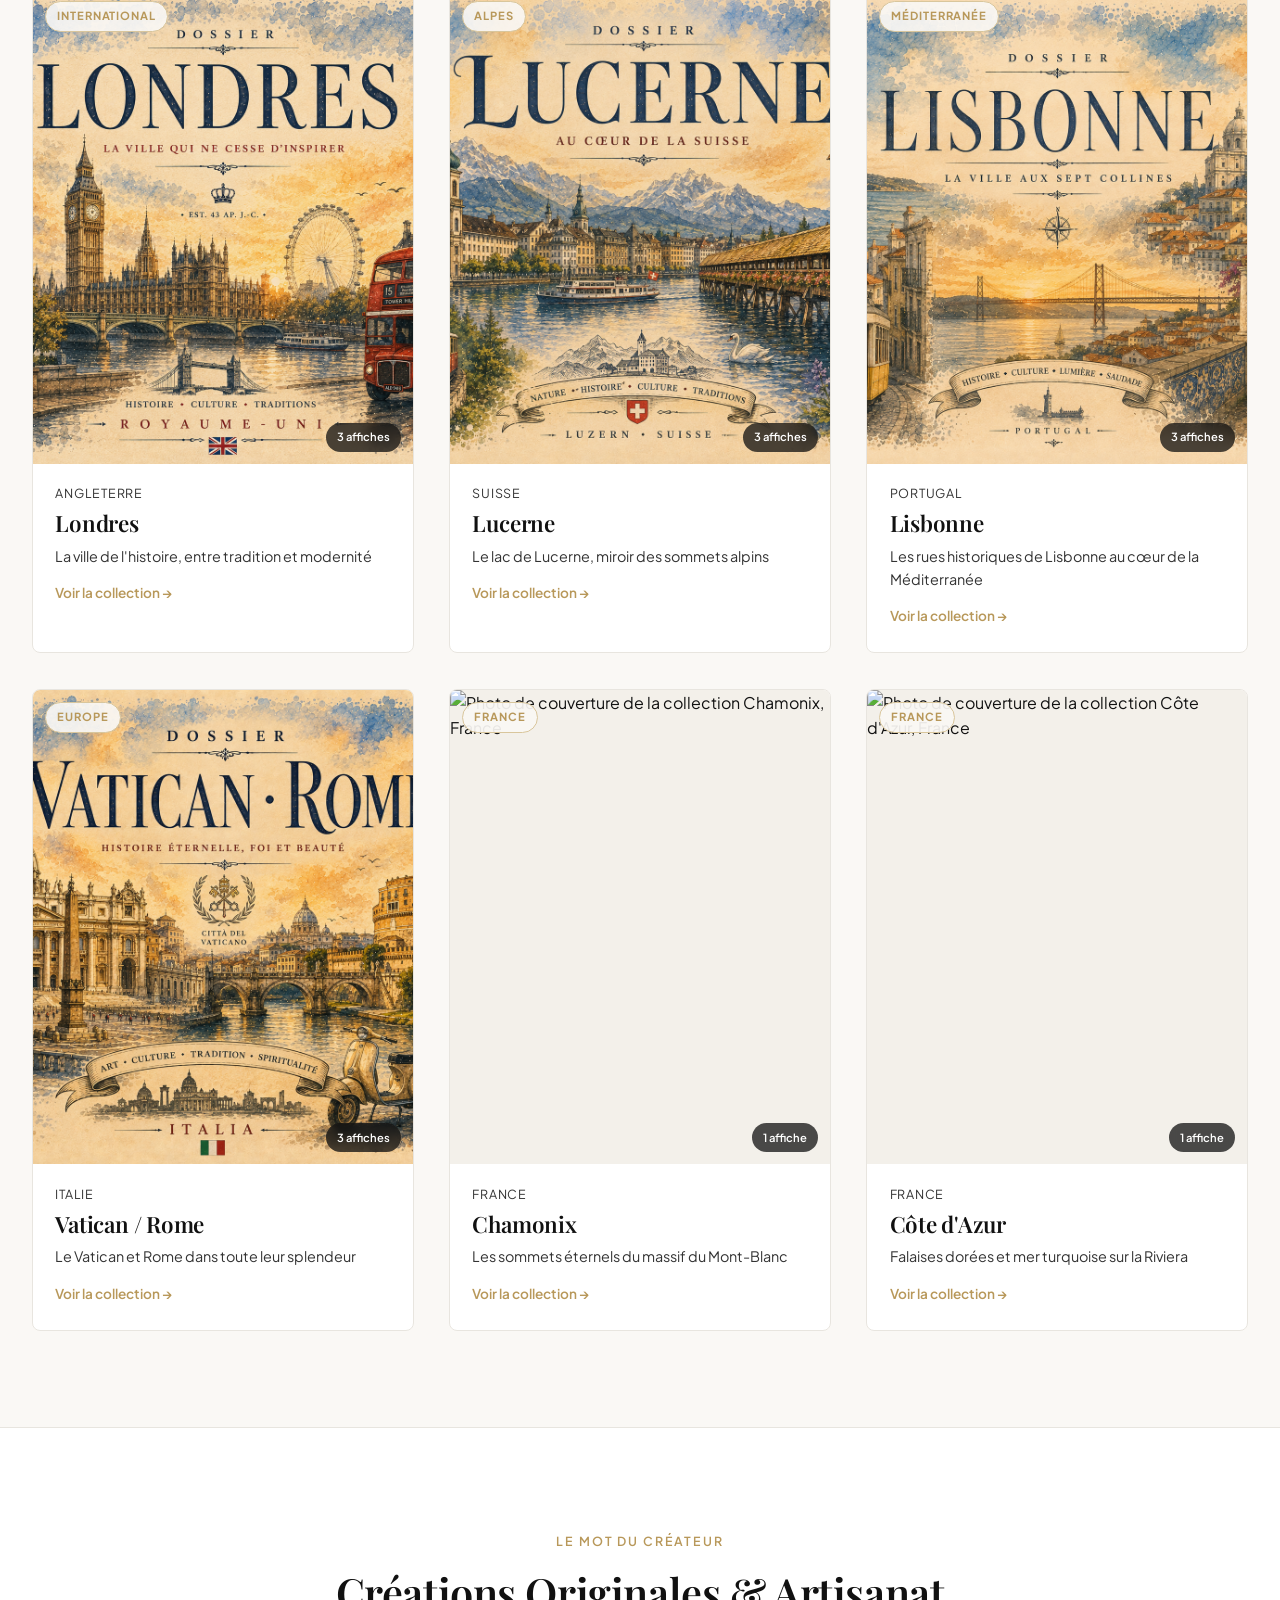
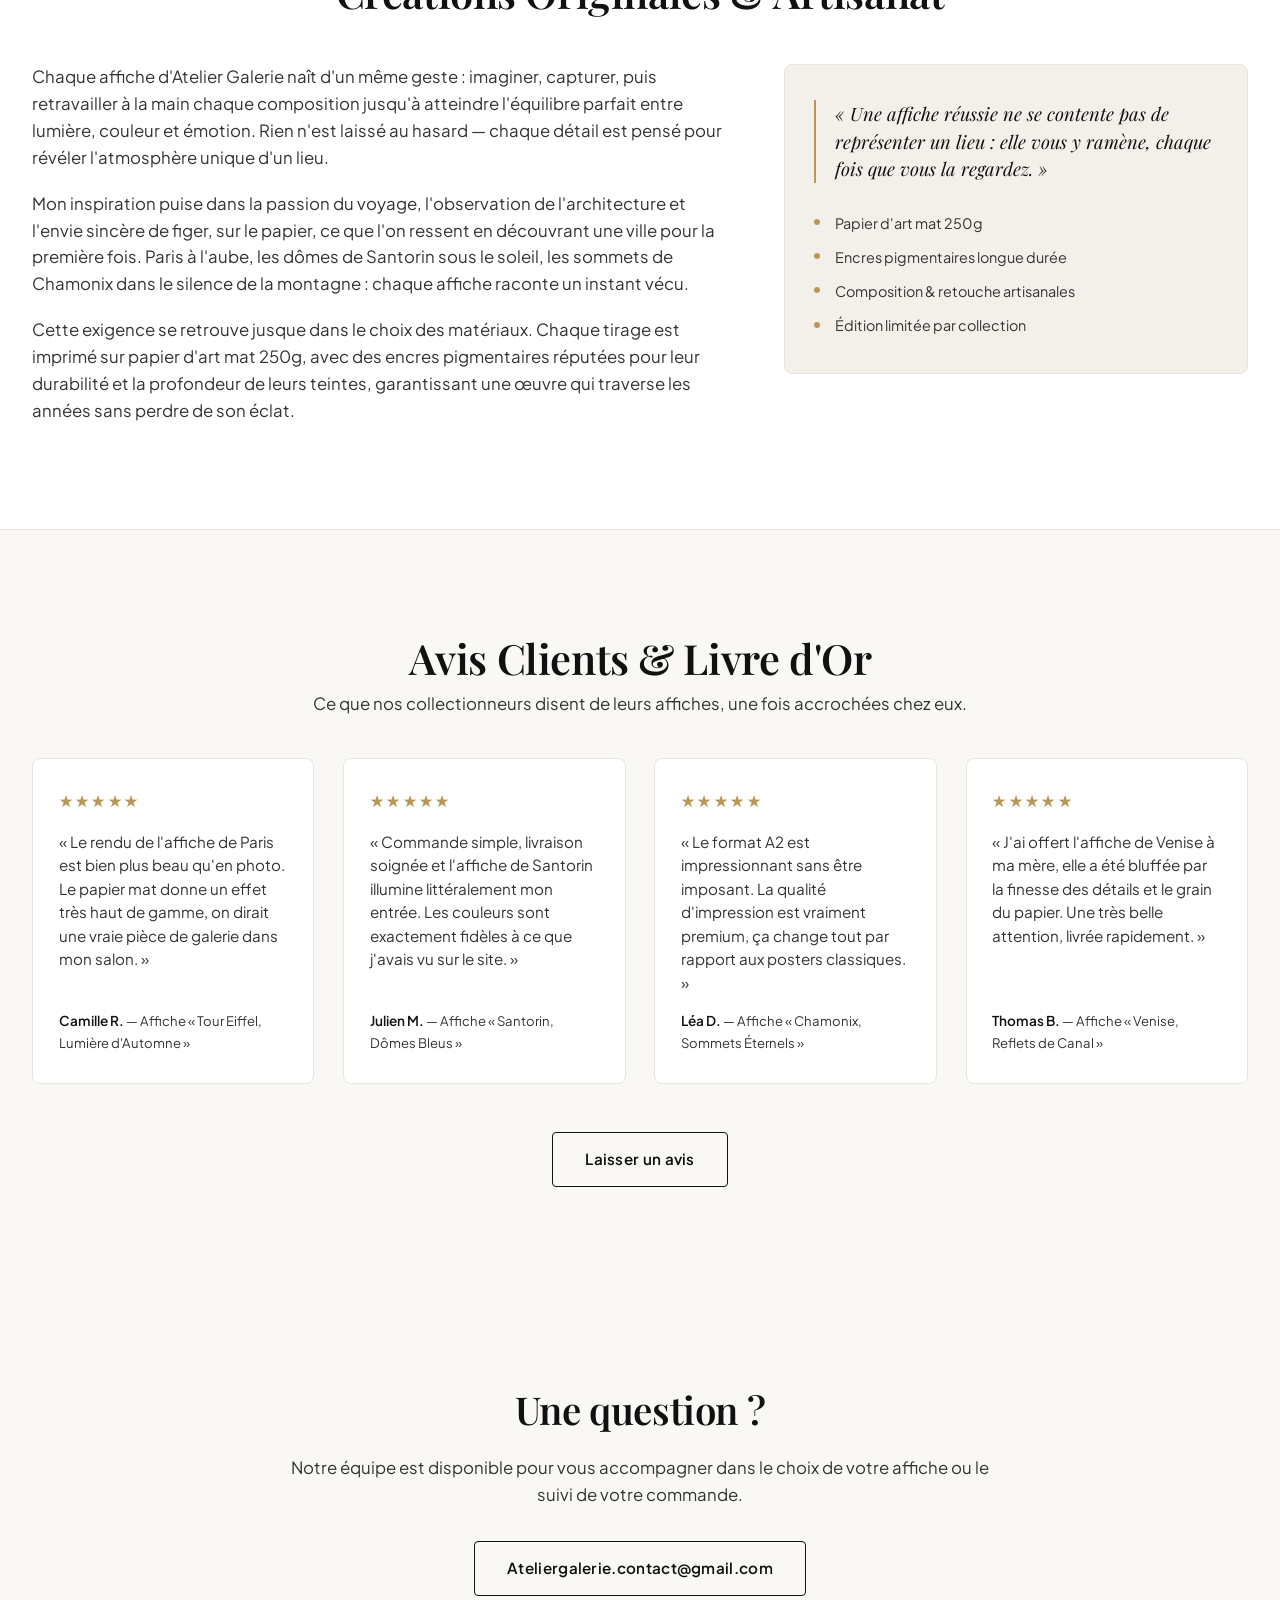
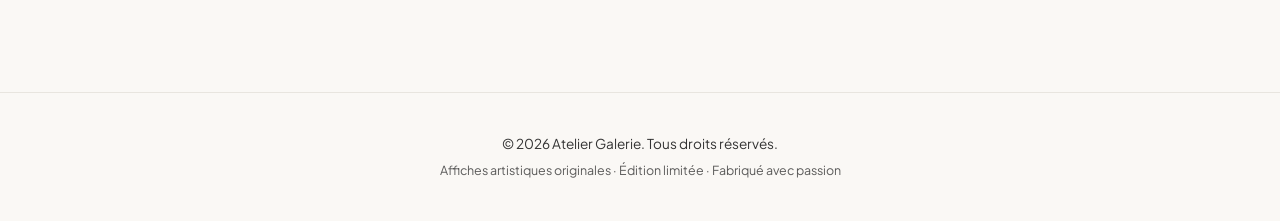
==== commit 06539dc8: "Update contact email address in index.html" ====
--- a/index.html
+++ b/index.html
@@ -98,10 +98,9 @@
 
       <div class="creator-columns">
         <div class="creator-text">
-          <p>Chaque affiche d'Atelier Galerie naît d'un même geste : imaginer, esquisser, puis retravailler à la main chaque composition sur tablette graphique jusqu'à atteindre l'équilibre parfait entre lumière, couleur et émotion. Du premier trait numérique à l'œuvre finale, nous créons l'intégralité de nos visuels nous-mêmes, sans jamais rien laisser au hasard. Chaque détail est pensé avec soin pour révéler l'atmosphère unique et poétique d'un lieu.</p>
-          <p>Notre inspiration puise dans la passion du voyage, l'observation fine de l'architecture et l'envie sincère de figer sur le papier la magie d'un instant. Paris sous une lumière dorée, la sérénité des dômes de Santorin, les reliefs bruts de Chamonix : chaque affiche raconte une histoire originale, conçue de nos propres mains.</p>
-          <p>Cette exigence artisanale se prolonge jusqu'à l'impression et au façonnage dans notre atelier. Chaque œuvre est imprimée sur un papier d'art mat haut de gamme (255g/m²) avec des encres pigmentaires de qualité galerie, garantissant des teintes profondes qui traversent les années sans perdre de leur éclat.</p>
-          <p>Pour une finition prête à être exposée dès réception, nous proposons également la mise sous cadre réalisée par nos soins, dans des cadres d'une grande élégance sélectionnés pour sublimer et protéger durablement vos tirages.</p>
+          <p>Chaque affiche d'Atelier Galerie naît d'un même geste : imaginer, capturer, puis retravailler à la main chaque composition jusqu'à atteindre l'équilibre parfait entre lumière, couleur et émotion. Rien n'est laissé au hasard — chaque détail est pensé pour révéler l'atmosphère unique d'un lieu.</p>
+          <p>Mon inspiration puise dans la passion du voyage, l'observation de l'architecture et l'envie sincère de figer, sur le papier, ce que l'on ressent en découvrant une ville pour la première fois. Paris à l'aube, les dômes de Santorin sous le soleil, les sommets de Chamonix dans le silence de la montagne : chaque affiche raconte un instant vécu.</p>
+          <p>Cette exigence se retrouve jusque dans le choix des matériaux. Chaque tirage est imprimé sur papier d'art mat 250g, avec des encres pigmentaires réputées pour leur durabilité et la profondeur de leurs teintes, garantissant une œuvre qui traverse les années sans perdre de son éclat.</p>
         </div>
 
         <aside class="creator-quote-box" aria-label="Citation du créateur">
@@ -109,8 +108,8 @@
             <p>&laquo;&nbsp;Une affiche réussie ne se contente pas de représenter un lieu : elle vous y ramène, chaque fois que vous la regardez.&nbsp;&raquo;</p>
           </blockquote>
           <ul class="creator-facts" role="list">
-            <li>Papier premium glossy 255g/m²</li>
-            <li>Cadres d'élégance sélectionnés</li>
+            <li>Papier d'art mat 250g</li>
+            <li>Encres pigmentaires longue durée</li>
             <li>Composition &amp; retouche artisanales</li>
             <li>Édition limitée par collection</li>
           </ul>
@@ -128,7 +127,7 @@
     <div id="reviews-grid" class="reviews-grid" role="list" aria-label="Témoignages clients">
 
       <article class="review-card" role="listitem">
-        <div class="review-stars" aria-label="Note : 5 sur 5 étoiles">★★★★</div>
+        <div class="review-stars" aria-label="Note : 5 sur 5 étoiles">★★★★★</div>
         <p class="review-comment">« Le rendu de l'affiche de Paris est bien plus beau qu'en photo. Le papier mat donne un effet très haut de gamme, on dirait une vraie pièce de galerie dans mon salon. »</p>
         <p class="review-author">Camille&nbsp;R. <span class="review-detail">— Affiche « Tour Eiffel, Lumière d'Automne »</span></p>
       </article>
@@ -136,19 +135,19 @@
       <article class="review-card" role="listitem">
         <div class="review-stars" aria-label="Note : 5 sur 5 étoiles">★★★★★</div>
         <p class="review-comment">« Commande simple, livraison soignée et l'affiche de Santorin illumine littéralement mon entrée. Les couleurs sont exactement fidèles à ce que j'avais vu sur le site. »</p>
-        <p class="review-author">Julien&nbsp;M. <span class="review-detail">— Affiche « Lucerne, Monument Au Lion »</span></p>
+        <p class="review-author">Julien&nbsp;M. <span class="review-detail">— Affiche « Santorin, Dômes Bleus »</span></p>
       </article>
 
       <article class="review-card" role="listitem">
         <div class="review-stars" aria-label="Note : 5 sur 5 étoiles">★★★★★</div>
         <p class="review-comment">« Le format A2 est impressionnant sans être imposant. La qualité d'impression est vraiment premium, ça change tout par rapport aux posters classiques. »</p>
-        <p class="review-author">Léa&nbsp;D. <span class="review-detail">— Affiche « Londres, Tower Bridge »</span></p>
+        <p class="review-author">Léa&nbsp;D. <span class="review-detail">— Affiche « Chamonix, Sommets Éternels »</span></p>
       </article>
 
       <article class="review-card" role="listitem">
-        <div class="review-stars" aria-label="Note : 5 sur 5 étoiles">★★★★</div>
+        <div class="review-stars" aria-label="Note : 5 sur 5 étoiles">★★★★★</div>
         <p class="review-comment">« J'ai offert l'affiche de Venise à ma mère, elle a été bluffée par la finesse des détails et le grain du papier. Une très belle attention, livrée rapidement. »</p>
-        <p class="review-author">Thomas&nbsp;B. <span class="review-detail">— Affiche « Barcelone, Sagrada Familia »</span></p>
+        <p class="review-author">Thomas&nbsp;B. <span class="review-detail">— Affiche « Venise, Reflets de Canal »</span></p>
       </article>
 
     </div>
@@ -221,9 +220,15 @@
             </div>
           </div>
 
-          <div class="form-group">
-            <label for="field-email">Email <span aria-hidden="true">*</span></label>
-            <input type="email" id="field-email" name="Email" required autocomplete="email">
+          <div class="form-row">
+            <div class="form-group">
+              <label for="field-email">Email <span aria-hidden="true">*</span></label>
+              <input type="email" id="field-email" name="Email" required autocomplete="email">
+            </div>
+            <div class="form-group">
+              <label for="field-phone">Téléphone <span aria-hidden="true">*</span></label>
+              <input type="tel" id="field-phone" name="Telephone" required autocomplete="tel" placeholder="06 12 34 56 78" pattern="^[0-9+\s().-]{6,20}$" inputmode="tel">
+            </div>
           </div>
 
           <div class="form-row">
@@ -238,8 +243,19 @@
           </div>
 
           <div class="form-group">
-            <label for="field-address">Adresse de livraison complète <span aria-hidden="true">*</span></label>
-            <textarea id="field-address" name="Adresse_Livraison" rows="3" required placeholder="Numéro, rue, code postal, ville, pays"></textarea>
+            <label for="field-street">Numéro et rue <span aria-hidden="true">*</span></label>
+            <input type="text" id="field-street" name="Adresse_Rue" required autocomplete="address-line1" placeholder="Ex : 12 rue des Lilas">
+          </div>
+
+          <div class="form-row">
+            <div class="form-group">
+              <label for="field-zip">Code postal <span aria-hidden="true">*</span></label>
+              <input type="text" id="field-zip" name="Adresse_CodePostal" required autocomplete="postal-code" placeholder="78610" pattern="^[0-9]{4,10}$" inputmode="numeric">
+            </div>
+            <div class="form-group">
+              <label for="field-city">Ville <span aria-hidden="true">*</span></label>
+              <input type="text" id="field-city" name="Adresse_Ville" required autocomplete="address-level2" placeholder="Saint-Léger-en-Yvelines">
+            </div>
           </div>
 
           <div class="form-group">
@@ -251,6 +267,8 @@
             <span>Total à payer</span>
             <strong id="form-total-amount">29&nbsp;€</strong>
           </div>
+
+          <p class="shipping-note">🚚 <strong>Livraison offerte</strong> en France métropolitaine via <strong>Mondial Relay</strong>.</p>
 
           <p id="form-error" class="form-error" role="alert" hidden></p>
 
--- a/style.css
+++ b/style.css
@@ -2,6 +2,7 @@
    ATELIER GALERIE — STYLE.CSS
    Architecture : Villes → Album → Commande
    + Créateur + Avis Clients / Livre d'Or
+   + Formulaire adresse détaillée + Mondial Relay
    ============================================ */
 
 /* ---------- RESET MODERNE ---------- */
@@ -802,6 +803,22 @@
   margin-top: -0.2rem;
 }
 
+/* ---------- MENTION LIVRAISON MONDIAL RELAY ---------- */
+.shipping-note {
+  text-align: center;
+  font-size: 0.88rem;
+  color: var(--color-charcoal);
+  background: var(--color-bg-alt);
+  border: 1px solid var(--color-gold-soft);
+  border-radius: var(--radius-sm);
+  padding: 0.75rem 1rem;
+  line-height: 1.5;
+}
+
+.shipping-note strong {
+  color: var(--color-charcoal);
+}
+
 /* ---------- RESPONSIVE (existant) ---------- */
 @media (max-width: 860px) {
   .modal-body {
@@ -1177,4 +1194,7 @@
   .rating-star span[aria-hidden="true"] {
     font-size: 1.7rem;
   }
-}
+  .shipping-note {
+    font-size: 0.82rem;
+  }
+}
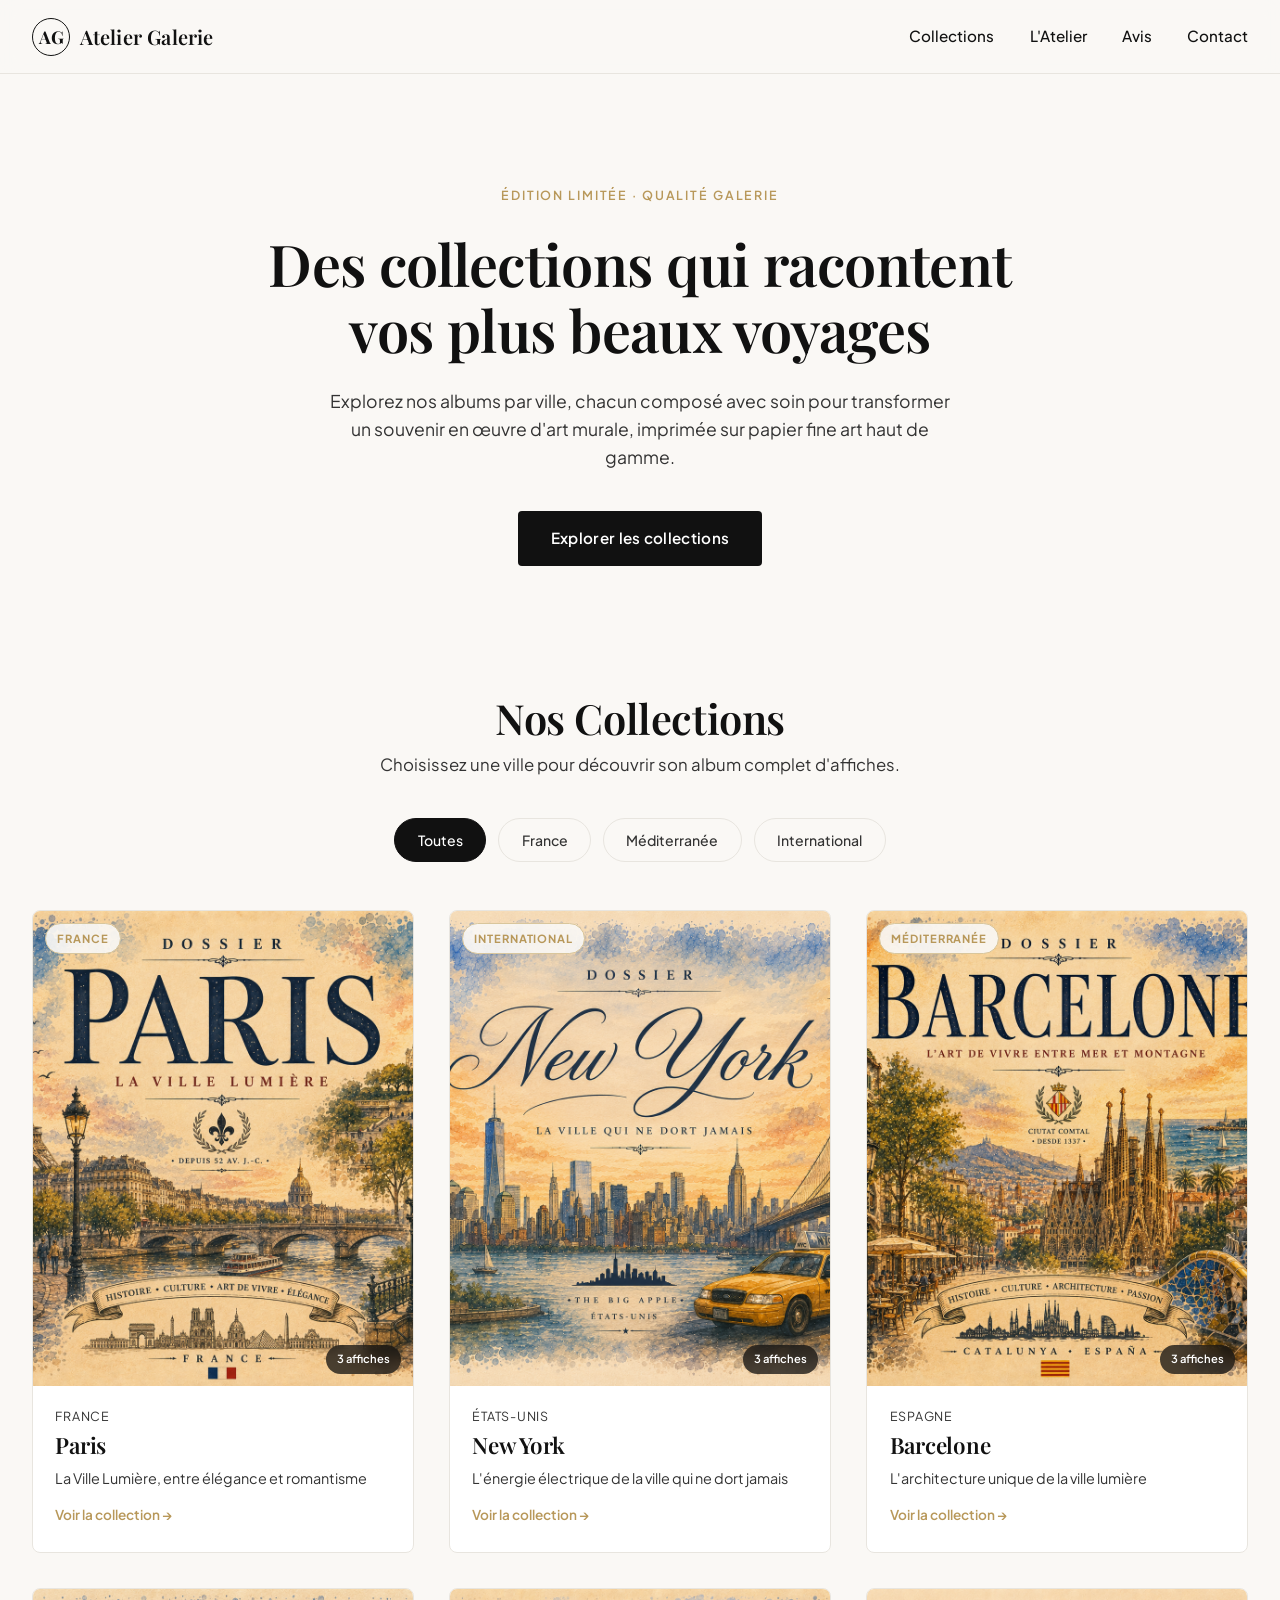
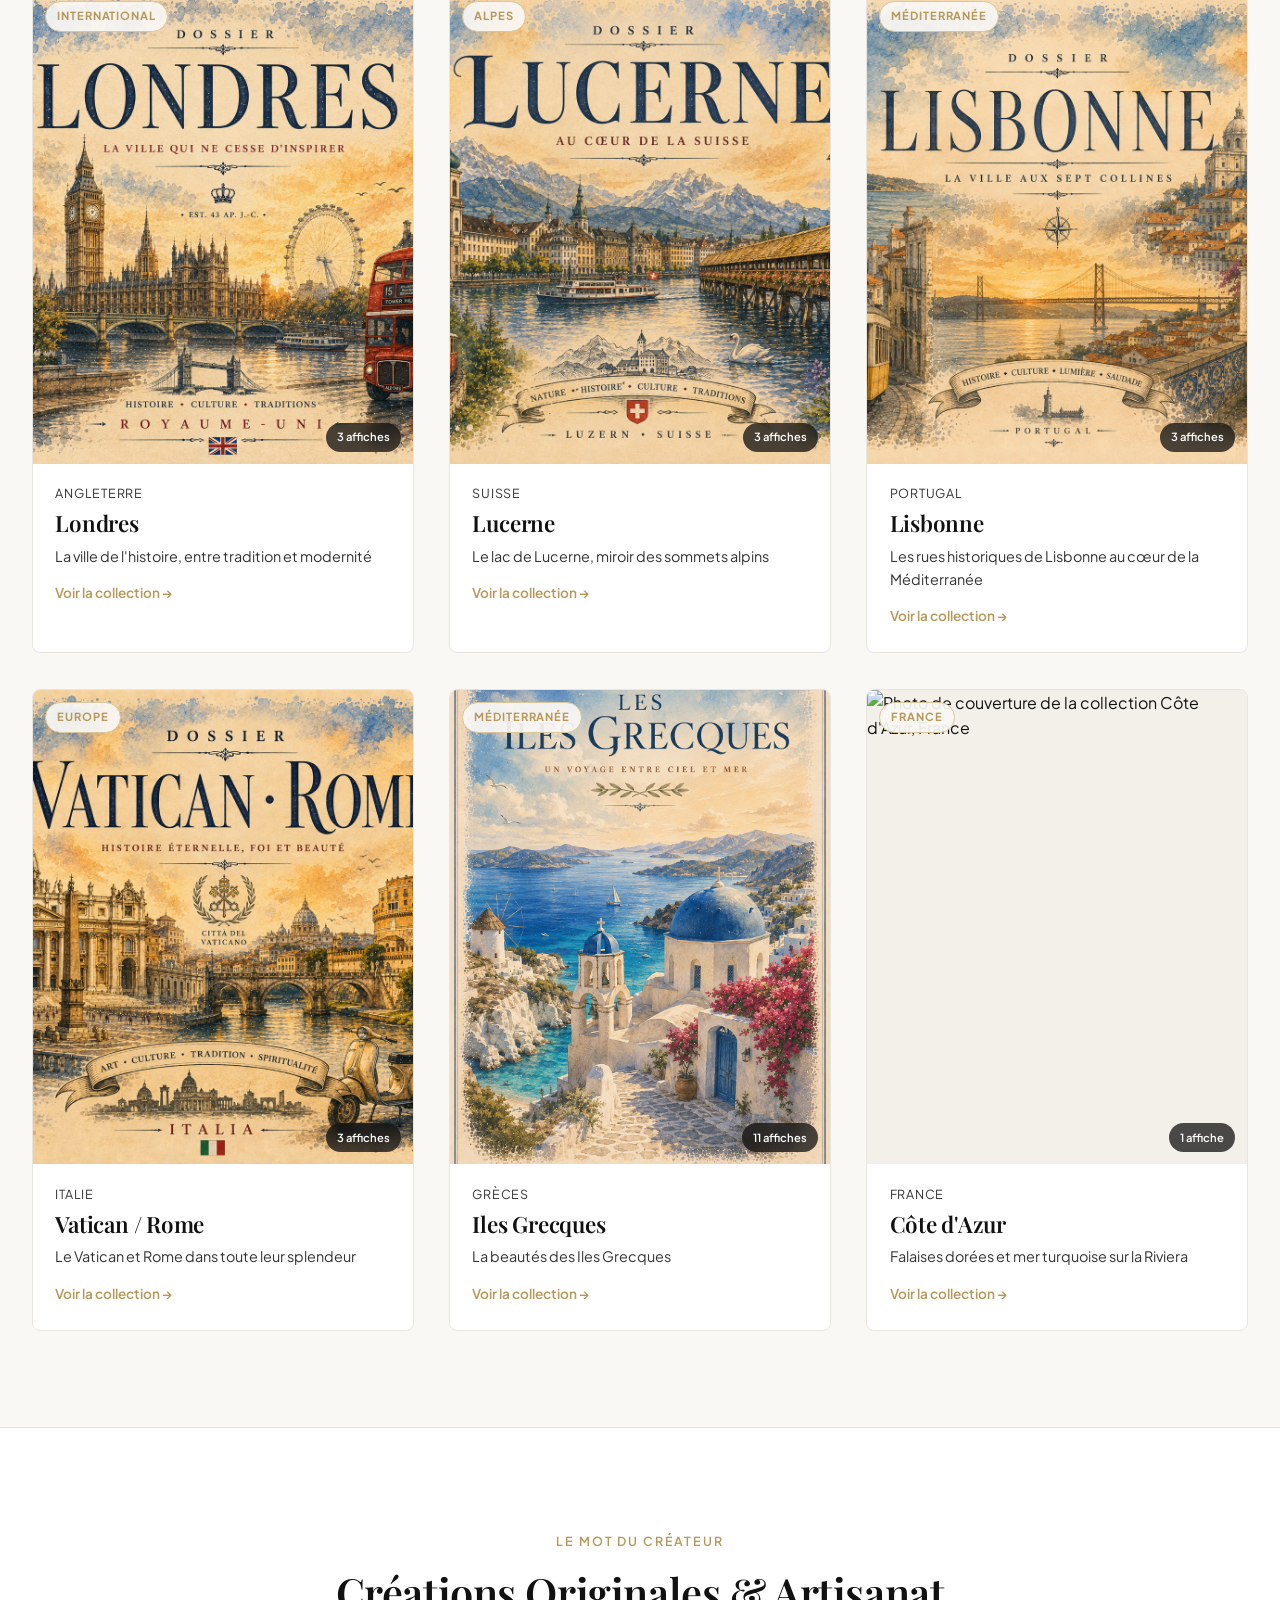
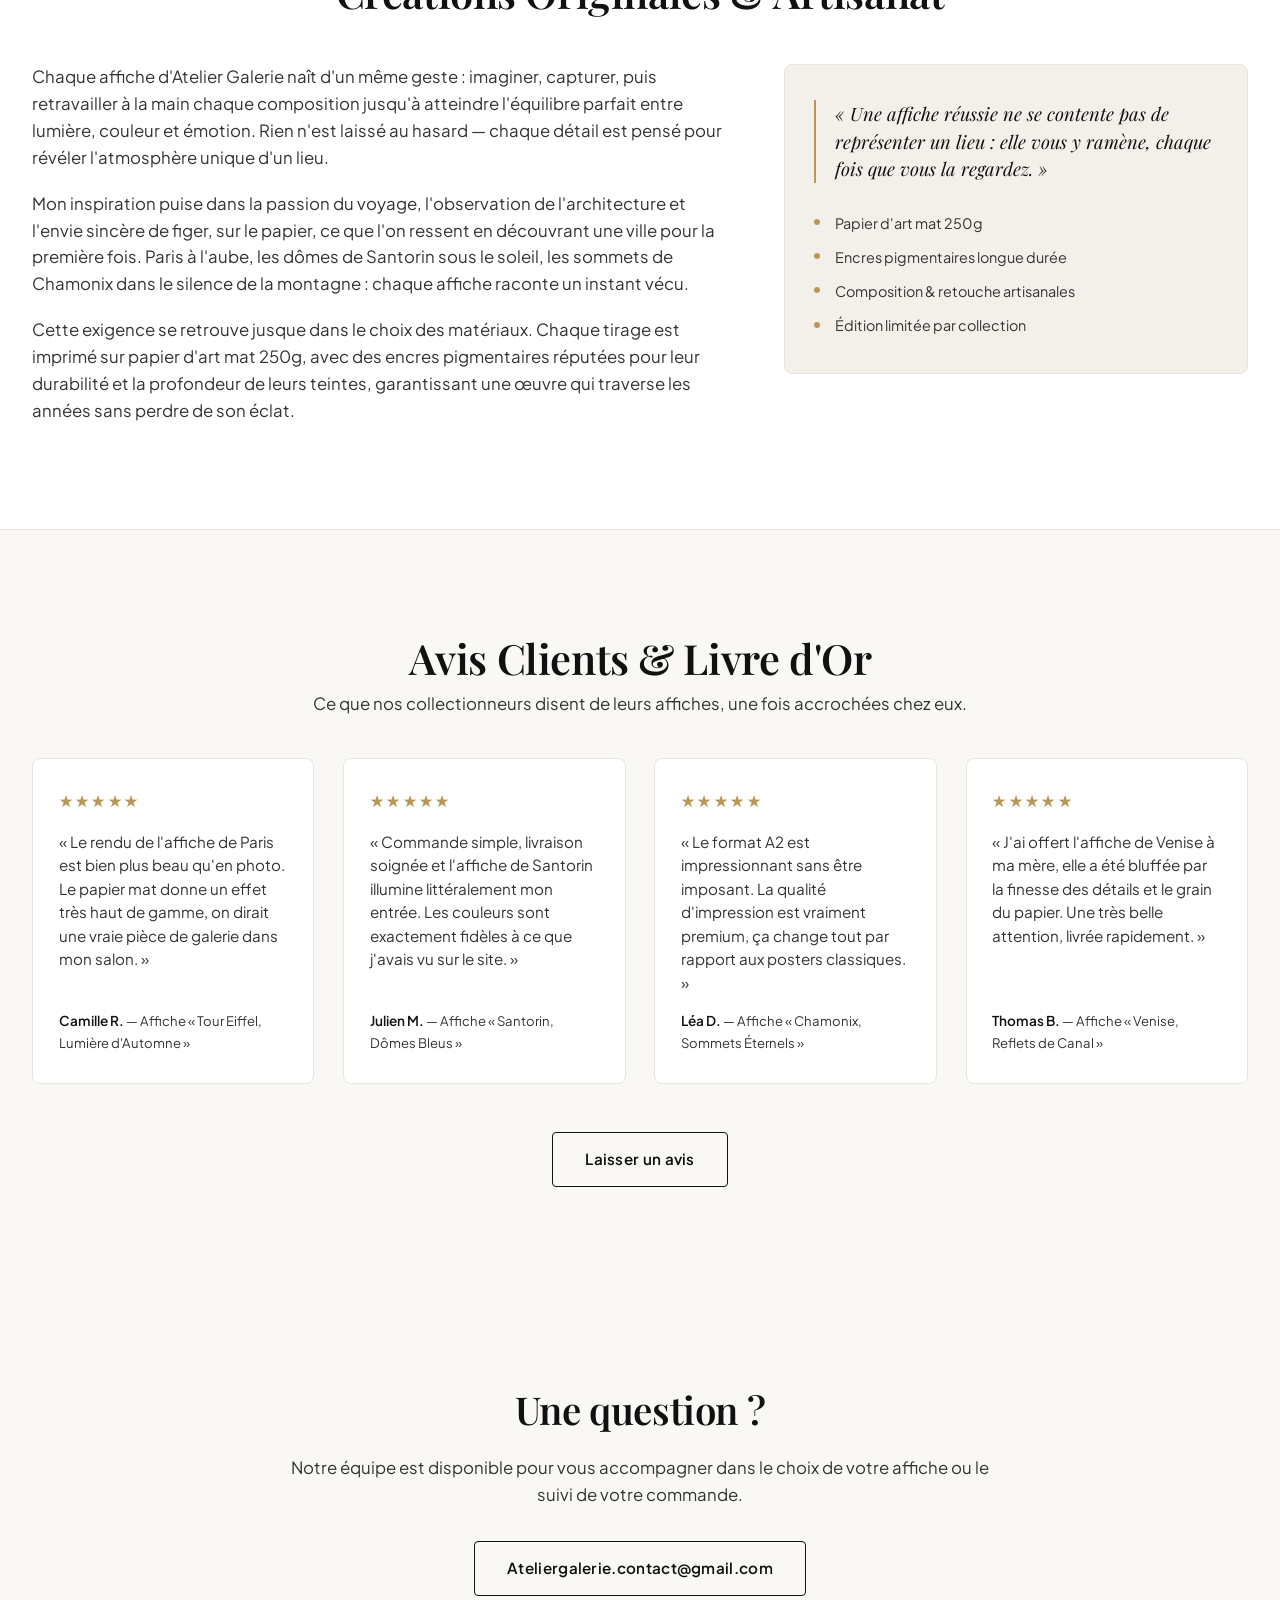
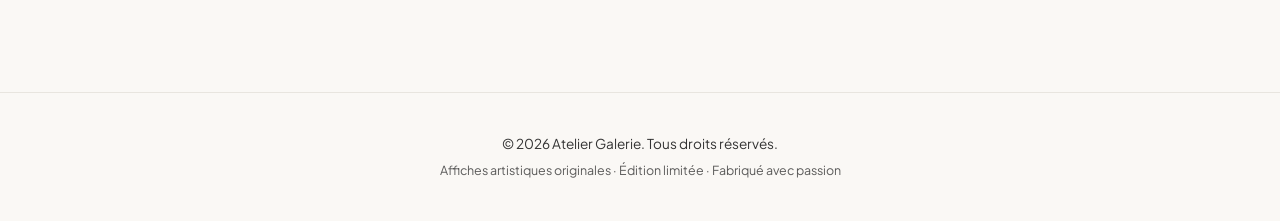
==== commit 0aff5120: "Add verification meta tags to index.html Added meta tags for domain verification and Google site ver" ====
--- a/index.html
+++ b/index.html
@@ -1,6 +1,8 @@
 <!DOCTYPE html>
 <html lang="fr">
 <head>
+<meta name="p:domain_verify" content="63481885202e4b1ed1a3706290024e6a"/>
+<meta name="google-site-verification" content="yzVvA6yBHFxLBrM-ykZjGNtJZXW0KUU7Jf9bSOf4G_E" />
 <meta charset="UTF-8">
 <meta name="viewport" content="width=device-width, initial-scale=1.0">
 <title>Atelier Galerie — Collections d'Affiches Artistiques par Ville</title>
